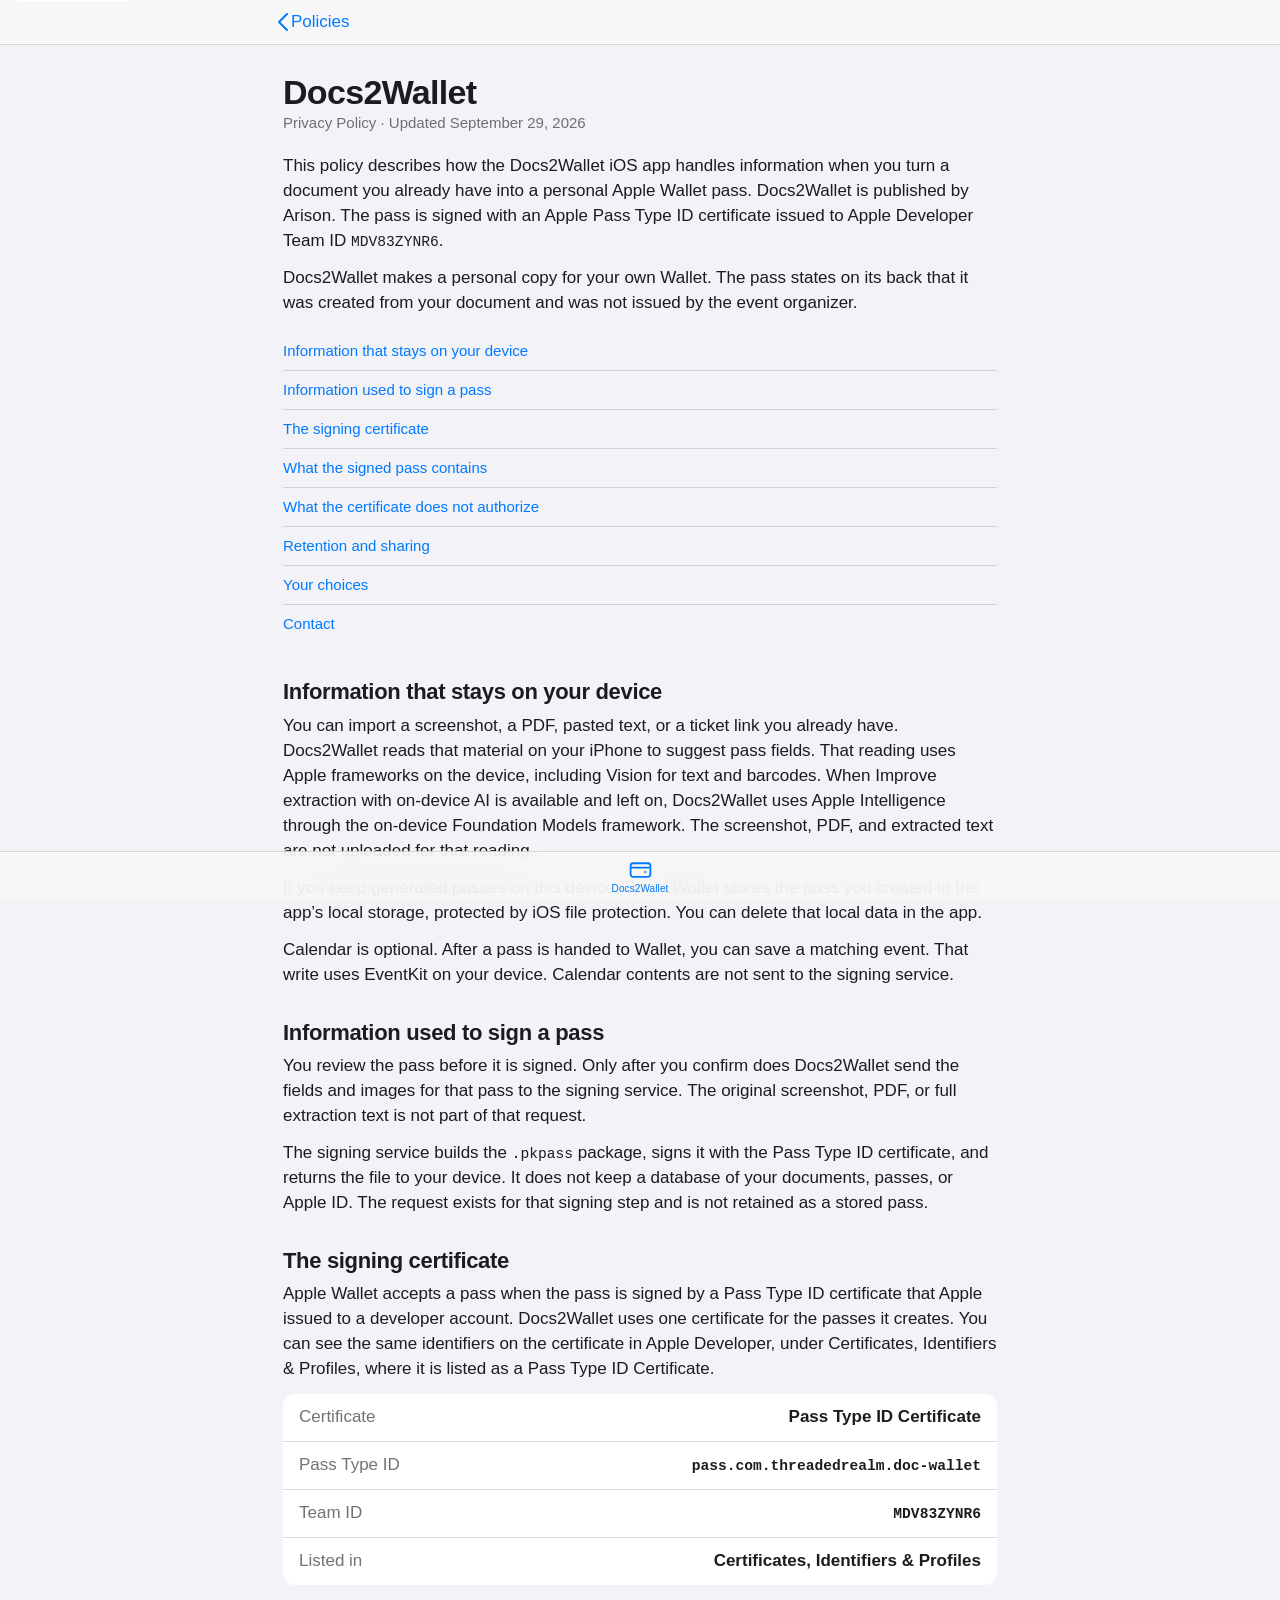
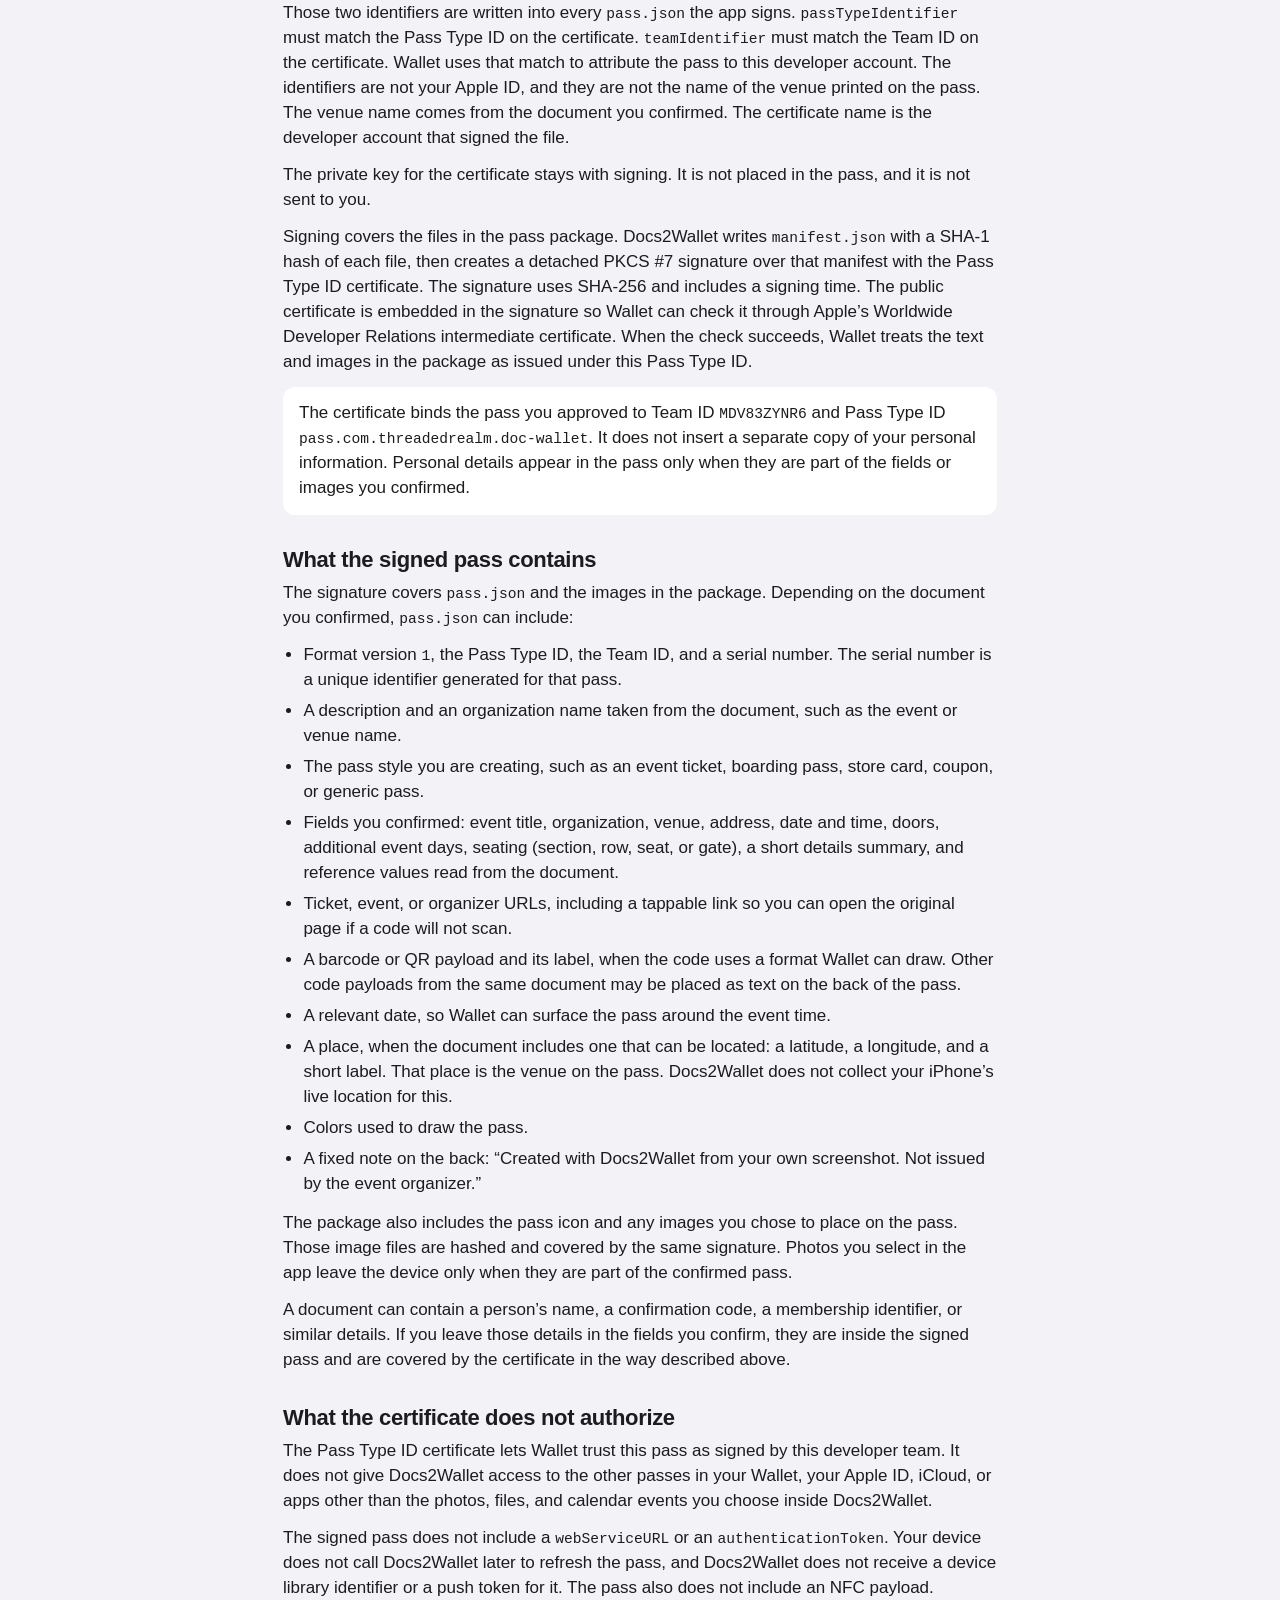
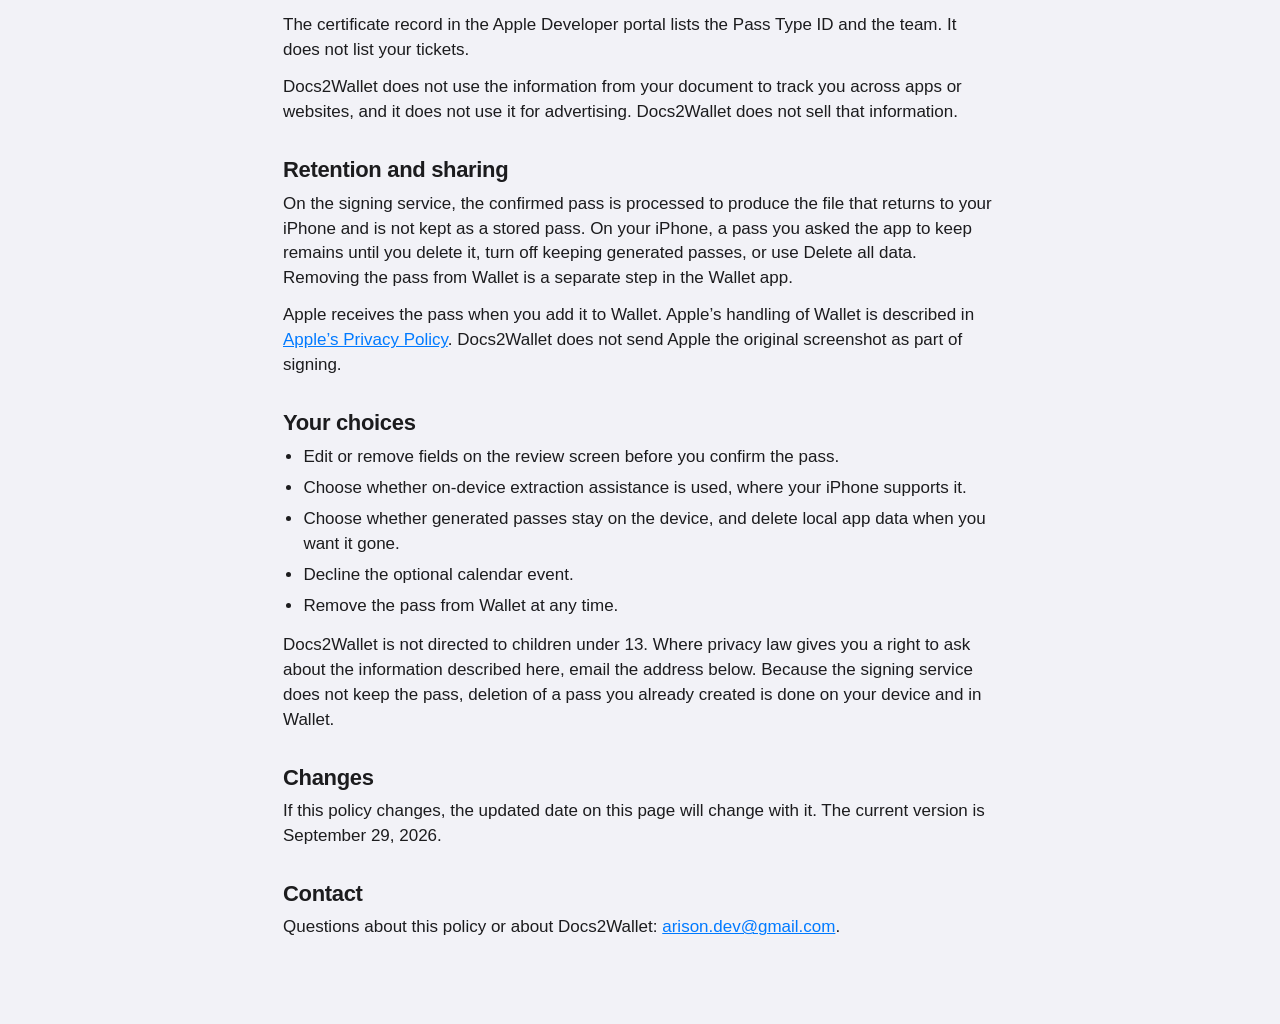
==== Docs_to_Wallet_Privacy_Policy/index.html @ c4df677a "Publish a GitHub Pages site that lists privacy policies from folders, starting with Docs2Wallet. Co-" ====
<!DOCTYPE html>
<html lang="en">
<head>
  <meta charset="utf-8">
  <meta name="viewport" content="width=device-width, initial-scale=1, viewport-fit=cover">
  <meta name="description" content="Privacy policy for Docs2Wallet, including the Apple Pass Type ID certificate used to sign passes.">
  <title>Docs2Wallet Privacy Policy</title>
  <link rel="icon" href="../assets/favicon.svg" type="image/svg+xml">
  <link rel="stylesheet" href="../assets/site.css">
</head>
<body data-view="policy" data-folder="Docs_to_Wallet_Privacy_Policy">
  <a class="skip" href="#policy">Skip to policy</a>
  <header class="toolbar">
    <div class="toolbar-row">
      <a class="back" href="../">
        <svg viewBox="0 0 12 20" aria-hidden="true"><path d="M10 2 L2 10 L10 18" fill="none" stroke="currentColor" stroke-width="2" stroke-linecap="round" stroke-linejoin="round"/></svg>
        Policies
      </a>
    </div>
  </header>
  <main class="frame policy" id="policy">
    <header class="title-block">
      <h1>Docs2Wallet</h1>
      <p class="updated">Privacy Policy · Updated September 29, 2026</p>
    </header>
    <div id="sections"></div>
    <article>
      <p>This policy describes how the Docs2Wallet iOS app handles information when you turn a document you already have into a personal Apple Wallet pass. Docs2Wallet is published by Arison. The pass is signed with an Apple Pass Type ID certificate issued to Apple Developer Team ID <code>MDV83ZYNR6</code>.</p>
      <p>Docs2Wallet makes a personal copy for your own Wallet. The pass states on its back that it was created from your document and was not issued by the event organizer.</p>

      <nav class="toc" aria-label="On this page">
        <a href="#on-device">Information that stays on your device</a>
        <a href="#signing">Information used to sign a pass</a>
        <a href="#certificate">The signing certificate</a>
        <a href="#contents">What the signed pass contains</a>
        <a href="#limits">What the certificate does not authorize</a>
        <a href="#retention">Retention and sharing</a>
        <a href="#choices">Your choices</a>
        <a href="#contact">Contact</a>
      </nav>

      <h2 id="on-device">Information that stays on your device</h2>
      <p>You can import a screenshot, a PDF, pasted text, or a ticket link you already have. Docs2Wallet reads that material on your iPhone to suggest pass fields. That reading uses Apple frameworks on the device, including Vision for text and barcodes. When Improve extraction with on-device AI is available and left on, Docs2Wallet uses Apple Intelligence through the on-device Foundation Models framework. The screenshot, PDF, and extracted text are not uploaded for that reading.</p>
      <p>If you keep generated passes on this device, Docs2Wallet stores the pass you created in the app’s local storage, protected by iOS file protection. You can delete that local data in the app.</p>
      <p>Calendar is optional. After a pass is handed to Wallet, you can save a matching event. That write uses EventKit on your device. Calendar contents are not sent to the signing service.</p>

      <h2 id="signing">Information used to sign a pass</h2>
      <p>You review the pass before it is signed. Only after you confirm does Docs2Wallet send the fields and images for that pass to the signing service. The original screenshot, PDF, or full extraction text is not part of that request.</p>
      <p>The signing service builds the <code>.pkpass</code> package, signs it with the Pass Type ID certificate, and returns the file to your device. It does not keep a database of your documents, passes, or Apple ID. The request exists for that signing step and is not retained as a stored pass.</p>

      <h2 id="certificate">The signing certificate</h2>
      <p>Apple Wallet accepts a pass when the pass is signed by a Pass Type ID certificate that Apple issued to a developer account. Docs2Wallet uses one certificate for the passes it creates. You can see the same identifiers on the certificate in Apple Developer, under Certificates, Identifiers &amp; Profiles, where it is listed as a Pass Type ID Certificate.</p>

      <dl class="spec">
        <div>
          <dt>Certificate</dt>
          <dd>Pass Type ID Certificate</dd>
        </div>
        <div>
          <dt>Pass Type ID</dt>
          <dd><code>pass.com.threadedrealm.doc-wallet</code></dd>
        </div>
        <div>
          <dt>Team ID</dt>
          <dd><code>MDV83ZYNR6</code></dd>
        </div>
        <div>
          <dt>Listed in</dt>
          <dd>Certificates, Identifiers &amp; Profiles</dd>
        </div>
      </dl>

      <p>Those two identifiers are written into every <code>pass.json</code> the app signs. <code>passTypeIdentifier</code> must match the Pass Type ID on the certificate. <code>teamIdentifier</code> must match the Team ID on the certificate. Wallet uses that match to attribute the pass to this developer account. The identifiers are not your Apple ID, and they are not the name of the venue printed on the pass. The venue name comes from the document you confirmed. The certificate name is the developer account that signed the file.</p>
      <p>The private key for the certificate stays with signing. It is not placed in the pass, and it is not sent to you.</p>
      <p>Signing covers the files in the pass package. Docs2Wallet writes <code>manifest.json</code> with a SHA-1 hash of each file, then creates a detached PKCS #7 signature over that manifest with the Pass Type ID certificate. The signature uses SHA-256 and includes a signing time. The public certificate is embedded in the signature so Wallet can check it through Apple’s Worldwide Developer Relations intermediate certificate. When the check succeeds, Wallet treats the text and images in the package as issued under this Pass Type ID.</p>
      <div class="note">
        <p>The certificate binds the pass you approved to Team ID <code>MDV83ZYNR6</code> and Pass Type ID <code>pass.com.threadedrealm.doc-wallet</code>. It does not insert a separate copy of your personal information. Personal details appear in the pass only when they are part of the fields or images you confirmed.</p>
      </div>

      <h2 id="contents">What the signed pass contains</h2>
      <p>The signature covers <code>pass.json</code> and the images in the package. Depending on the document you confirmed, <code>pass.json</code> can include:</p>
      <ul>
        <li>Format version <code>1</code>, the Pass Type ID, the Team ID, and a serial number. The serial number is a unique identifier generated for that pass.</li>
        <li>A description and an organization name taken from the document, such as the event or venue name.</li>
        <li>The pass style you are creating, such as an event ticket, boarding pass, store card, coupon, or generic pass.</li>
        <li>Fields you confirmed: event title, organization, venue, address, date and time, doors, additional event days, seating (section, row, seat, or gate), a short details summary, and reference values read from the document.</li>
        <li>Ticket, event, or organizer URLs, including a tappable link so you can open the original page if a code will not scan.</li>
        <li>A barcode or QR payload and its label, when the code uses a format Wallet can draw. Other code payloads from the same document may be placed as text on the back of the pass.</li>
        <li>A relevant date, so Wallet can surface the pass around the event time.</li>
        <li>A place, when the document includes one that can be located: a latitude, a longitude, and a short label. That place is the venue on the pass. Docs2Wallet does not collect your iPhone’s live location for this.</li>
        <li>Colors used to draw the pass.</li>
        <li>A fixed note on the back: “Created with Docs2Wallet from your own screenshot. Not issued by the event organizer.”</li>
      </ul>
      <p>The package also includes the pass icon and any images you chose to place on the pass. Those image files are hashed and covered by the same signature. Photos you select in the app leave the device only when they are part of the confirmed pass.</p>
      <p>A document can contain a person’s name, a confirmation code, a membership identifier, or similar details. If you leave those details in the fields you confirm, they are inside the signed pass and are covered by the certificate in the way described above.</p>

      <h2 id="limits">What the certificate does not authorize</h2>
      <p>The Pass Type ID certificate lets Wallet trust this pass as signed by this developer team. It does not give Docs2Wallet access to the other passes in your Wallet, your Apple ID, iCloud, or apps other than the photos, files, and calendar events you choose inside Docs2Wallet.</p>
      <p>The signed pass does not include a <code>webServiceURL</code> or an <code>authenticationToken</code>. Your device does not call Docs2Wallet later to refresh the pass, and Docs2Wallet does not receive a device library identifier or a push token for it. The pass also does not include an NFC payload.</p>
      <p>The certificate record in the Apple Developer portal lists the Pass Type ID and the team. It does not list your tickets.</p>
      <p>Docs2Wallet does not use the information from your document to track you across apps or websites, and it does not use it for advertising. Docs2Wallet does not sell that information.</p>

      <h2 id="retention">Retention and sharing</h2>
      <p>On the signing service, the confirmed pass is processed to produce the file that returns to your iPhone and is not kept as a stored pass. On your iPhone, a pass you asked the app to keep remains until you delete it, turn off keeping generated passes, or use Delete all data. Removing the pass from Wallet is a separate step in the Wallet app.</p>
      <p>Apple receives the pass when you add it to Wallet. Apple’s handling of Wallet is described in <a href="https://www.apple.com/legal/privacy/">Apple’s Privacy Policy</a>. Docs2Wallet does not send Apple the original screenshot as part of signing.</p>

      <h2 id="choices">Your choices</h2>
      <ul>
        <li>Edit or remove fields on the review screen before you confirm the pass.</li>
        <li>Choose whether on-device extraction assistance is used, where your iPhone supports it.</li>
        <li>Choose whether generated passes stay on the device, and delete local app data when you want it gone.</li>
        <li>Decline the optional calendar event.</li>
        <li>Remove the pass from Wallet at any time.</li>
      </ul>
      <p>Docs2Wallet is not directed to children under 13. Where privacy law gives you a right to ask about the information described here, email the address below. Because the signing service does not keep the pass, deletion of a pass you already created is done on your device and in Wallet.</p>

      <h2 id="changes">Changes</h2>
      <p>If this policy changes, the updated date on this page will change with it. The current version is September 29, 2026.</p>

      <h2 id="contact">Contact</h2>
      <p>Questions about this policy or about Docs2Wallet: <a href="mailto:arison.dev@gmail.com">arison.dev@gmail.com</a>.</p>
    </article>
  </main>
  <nav class="tab-bar" id="tab-bar" aria-label="Privacy policies"></nav>
  <script src="../assets/site.js"></script>
</body>
</html>
---- assets/site.css ----
:root {
  color-scheme: light dark;
  --bg: #f2f2f7;
  --card: #ffffff;
  --text: #1c1c1e;
  --secondary: rgba(60, 60, 67, 0.72);
  --tertiary: rgba(60, 60, 67, 0.45);
  --separator: rgba(60, 60, 67, 0.18);
  --blue: #007aff;
  --tab: #8e8e93;
  --bar: rgba(249, 249, 249, 0.86);
  --fill: rgba(120, 120, 128, 0.12);
  --icon-bg: rgba(0, 122, 255, 0.12);
  --shadow: 0 1px 2px rgba(0, 0, 0, 0.04), 0 8px 24px rgba(0, 0, 0, 0.04);
  --font: -apple-system, BlinkMacSystemFont, "SF Pro Text", "SF Pro Display", "Segoe UI", sans-serif;
  --mono: ui-monospace, "SF Mono", Menlo, Consolas, monospace;
  --content: 42rem;
}

@media (prefers-color-scheme: dark) {
  :root {
    --bg: #000000;
    --card: #1c1c1e;
    --text: #f2f2f7;
    --secondary: rgba(235, 235, 245, 0.68);
    --tertiary: rgba(235, 235, 245, 0.4);
    --separator: rgba(84, 84, 88, 0.65);
    --blue: #0a84ff;
    --tab: #8e8e93;
    --bar: rgba(28, 28, 30, 0.86);
    --fill: rgba(120, 120, 128, 0.24);
    --icon-bg: rgba(10, 132, 255, 0.22);
    --shadow: 0 1px 2px rgba(0, 0, 0, 0.4);
  }
}

* { box-sizing: border-box; }

html, body {
  margin: 0;
  padding: 0;
  background: var(--bg);
  color: var(--text);
  font-family: var(--font);
  font-size: 17px;
  line-height: 1.47;
  -webkit-font-smoothing: antialiased;
}

html {
  scroll-padding-top: calc(52px + env(safe-area-inset-top));
  scroll-padding-bottom: calc(72px + env(safe-area-inset-bottom));
}

body {
  min-height: 100vh;
  padding-bottom: calc(72px + env(safe-area-inset-bottom));
}

a { color: var(--blue); }

.skip {
  position: absolute;
  left: 12px;
  top: -40px;
  background: var(--card);
  padding: 8px 12px;
  border-radius: 8px;
  z-index: 30;
}

.skip:focus { top: 12px; }

.frame {
  width: min(var(--content), calc(100% - 32px));
  margin: 0 auto;
}

.toolbar {
  position: sticky;
  top: 0;
  z-index: 10;
  background: var(--bar);
  -webkit-backdrop-filter: saturate(180%) blur(20px);
  backdrop-filter: saturate(180%) blur(20px);
  border-bottom: 0.5px solid var(--separator);
}

.toolbar-row {
  width: min(var(--content), calc(100% - 32px));
  margin: 0 auto;
  min-height: 44px;
  display: flex;
  align-items: center;
  padding-top: env(safe-area-inset-top);
}

.back {
  display: inline-flex;
  align-items: center;
  gap: 2px;
  margin-left: -6px;
  color: var(--blue);
  text-decoration: none;
  font-size: 17px;
}

.back svg { width: 12px; height: 20px; display: block; }

.title-block {
  padding: 18px 0 8px;
}

.title-block h1 {
  margin: 0;
  font-size: 34px;
  line-height: 1.15;
  font-weight: 700;
  letter-spacing: -0.02em;
}

.lede, .updated {
  margin: 6px 0 0;
  color: var(--secondary);
  font-size: 15px;
}

.library {
  display: flex;
  flex-direction: column;
  gap: 12px;
  padding: 8px 0 24px;
}

.card {
  display: grid;
  grid-template-columns: 48px 1fr auto;
  gap: 14px;
  align-items: center;
  padding: 16px;
  background: var(--card);
  border-radius: 16px;
  box-shadow: var(--shadow);
  color: inherit;
  text-decoration: none;
}

.card:active { opacity: 0.72; }

.card:focus-visible, .tab:focus-visible, .back:focus-visible, .segment a:focus-visible {
  outline: 3px solid var(--blue);
  outline-offset: 2px;
}

.card-icon, .tab svg {
  color: var(--blue);
}

.card-icon {
  width: 48px;
  height: 48px;
  border-radius: 12px;
  background: var(--icon-bg);
  display: grid;
  place-items: center;
}

.card-icon svg { width: 26px; height: 26px; }

.card-title {
  display: block;
  font-size: 17px;
  font-weight: 600;
  letter-spacing: -0.01em;
}

.card-summary, .card-meta {
  display: block;
  color: var(--secondary);
  font-size: 13px;
  line-height: 1.35;
}

.card-meta { margin-top: 4px; color: var(--tertiary); }

.chevron {
  color: var(--tertiary);
  font-size: 22px;
  line-height: 1;
}

.status {
  color: var(--secondary);
  font-size: 15px;
}

.segment {
  display: flex;
  gap: 2px;
  padding: 2px;
  margin: 4px 0 16px;
  background: var(--fill);
  border-radius: 9px;
}

.segment a {
  flex: 1;
  text-align: center;
  text-decoration: none;
  color: var(--text);
  font-size: 13px;
  font-weight: 590;
  padding: 6px 8px;
  border-radius: 7px;
}

.segment a[aria-current="page"] {
  background: var(--card);
  box-shadow: 0 1px 2px rgba(0, 0, 0, 0.08);
}

.policy h2 {
  margin: 32px 0 8px;
  font-size: 22px;
  line-height: 1.2;
  letter-spacing: -0.015em;
  scroll-margin-top: calc(64px + env(safe-area-inset-top));
}

.policy h3 {
  margin: 22px 0 6px;
  font-size: 17px;
}

.policy p { margin: 0 0 12px; }

.policy ul, .policy ol {
  margin: 0 0 14px;
  padding-left: 1.2em;
}

.policy li { margin: 6px 0; }

.policy code {
  font-family: var(--mono);
  font-size: 0.86em;
}

.toc {
  margin: 8px 0 4px;
  padding: 4px 0;
}

.toc a {
  display: block;
  padding: 8px 0;
  text-decoration: none;
  border-top: 0.5px solid var(--separator);
  font-size: 15px;
}

.toc a:first-child { border-top: none; }

.spec, .note {
  background: var(--card);
  border-radius: 12px;
  overflow: hidden;
  margin: 12px 0 16px;
}

.spec div {
  display: grid;
  grid-template-columns: minmax(7.5rem, 38%) 1fr;
  gap: 12px;
  padding: 11px 16px;
  border-top: 0.5px solid var(--separator);
}

.spec div:first-child { border-top: none; }

.spec dt {
  margin: 0;
  color: var(--secondary);
  font-weight: 400;
}

.spec dd {
  margin: 0;
  font-weight: 600;
  text-align: right;
  overflow-wrap: break-word;
}

@media (max-width: 520px) {
  .spec div {
    grid-template-columns: 1fr;
    gap: 2px;
  }

  .spec dd { text-align: left; }
}

.note { padding: 14px 16px; }
.note p:last-child { margin-bottom: 0; }

.tab-bar:empty { display: none; }

.tab-bar {
  position: fixed;
  left: 0;
  right: 0;
  bottom: 0;
  z-index: 20;
  display: flex;
  justify-content: space-around;
  height: calc(49px + env(safe-area-inset-bottom));
  padding: 0 8px env(safe-area-inset-bottom);
  background: var(--bar);
  -webkit-backdrop-filter: saturate(180%) blur(20px);
  backdrop-filter: saturate(180%) blur(20px);
  border-top: 0.5px solid var(--separator);
}

.tab {
  flex: 1;
  max-width: 96px;
  display: flex;
  flex-direction: column;
  align-items: center;
  justify-content: center;
  gap: 1px;
  color: var(--tab);
  text-decoration: none;
  font-size: 10px;
  line-height: 1.15;
  letter-spacing: 0.01em;
}

.tab svg { width: 25px; height: 25px; color: inherit; }

.tab[aria-current="page"] { color: var(--blue); }

@media (min-width: 720px) {
  .title-block { padding-top: 28px; }
}

@media (prefers-reduced-motion: reduce) {
  * { scroll-behavior: auto; }
}

@media print {
  body { background: #fff; color: #000; padding: 0; }
  .toolbar, .tab-bar, .skip, .back { display: none; }
  a { color: #000; }
}
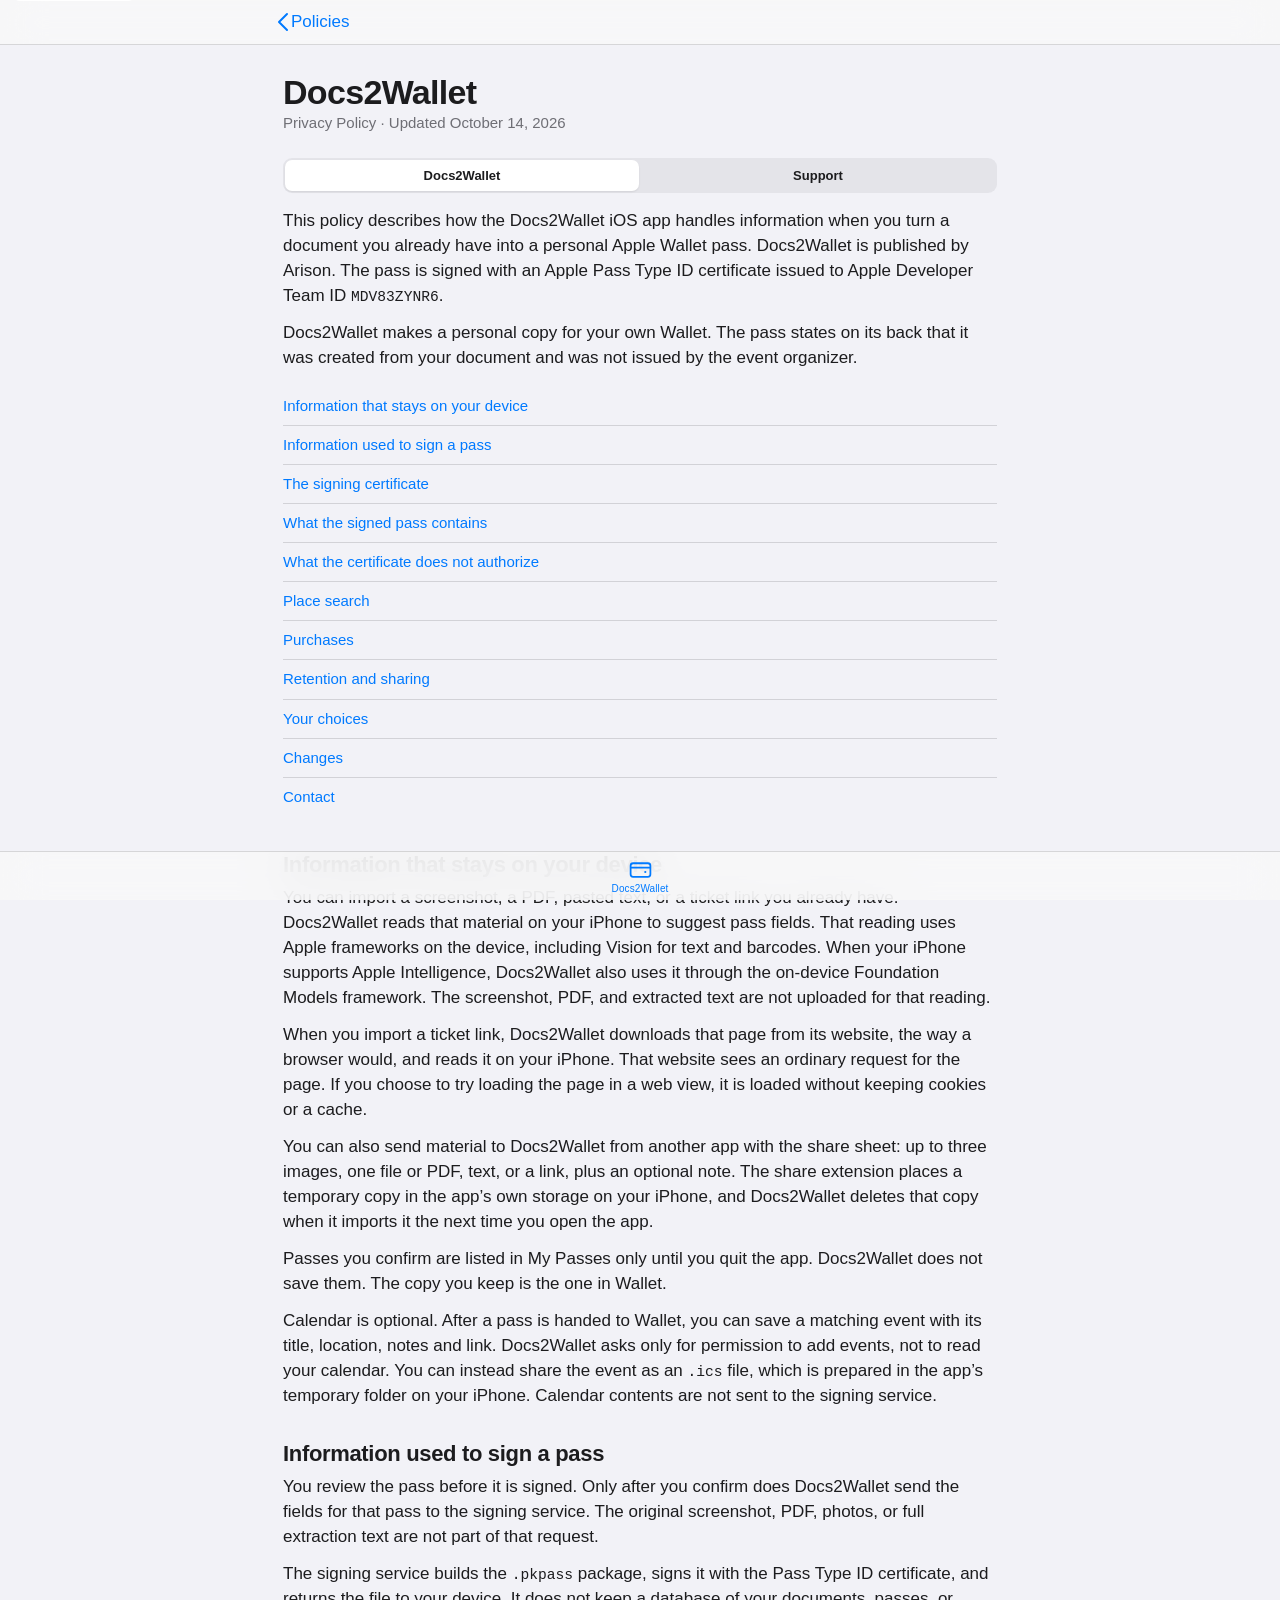
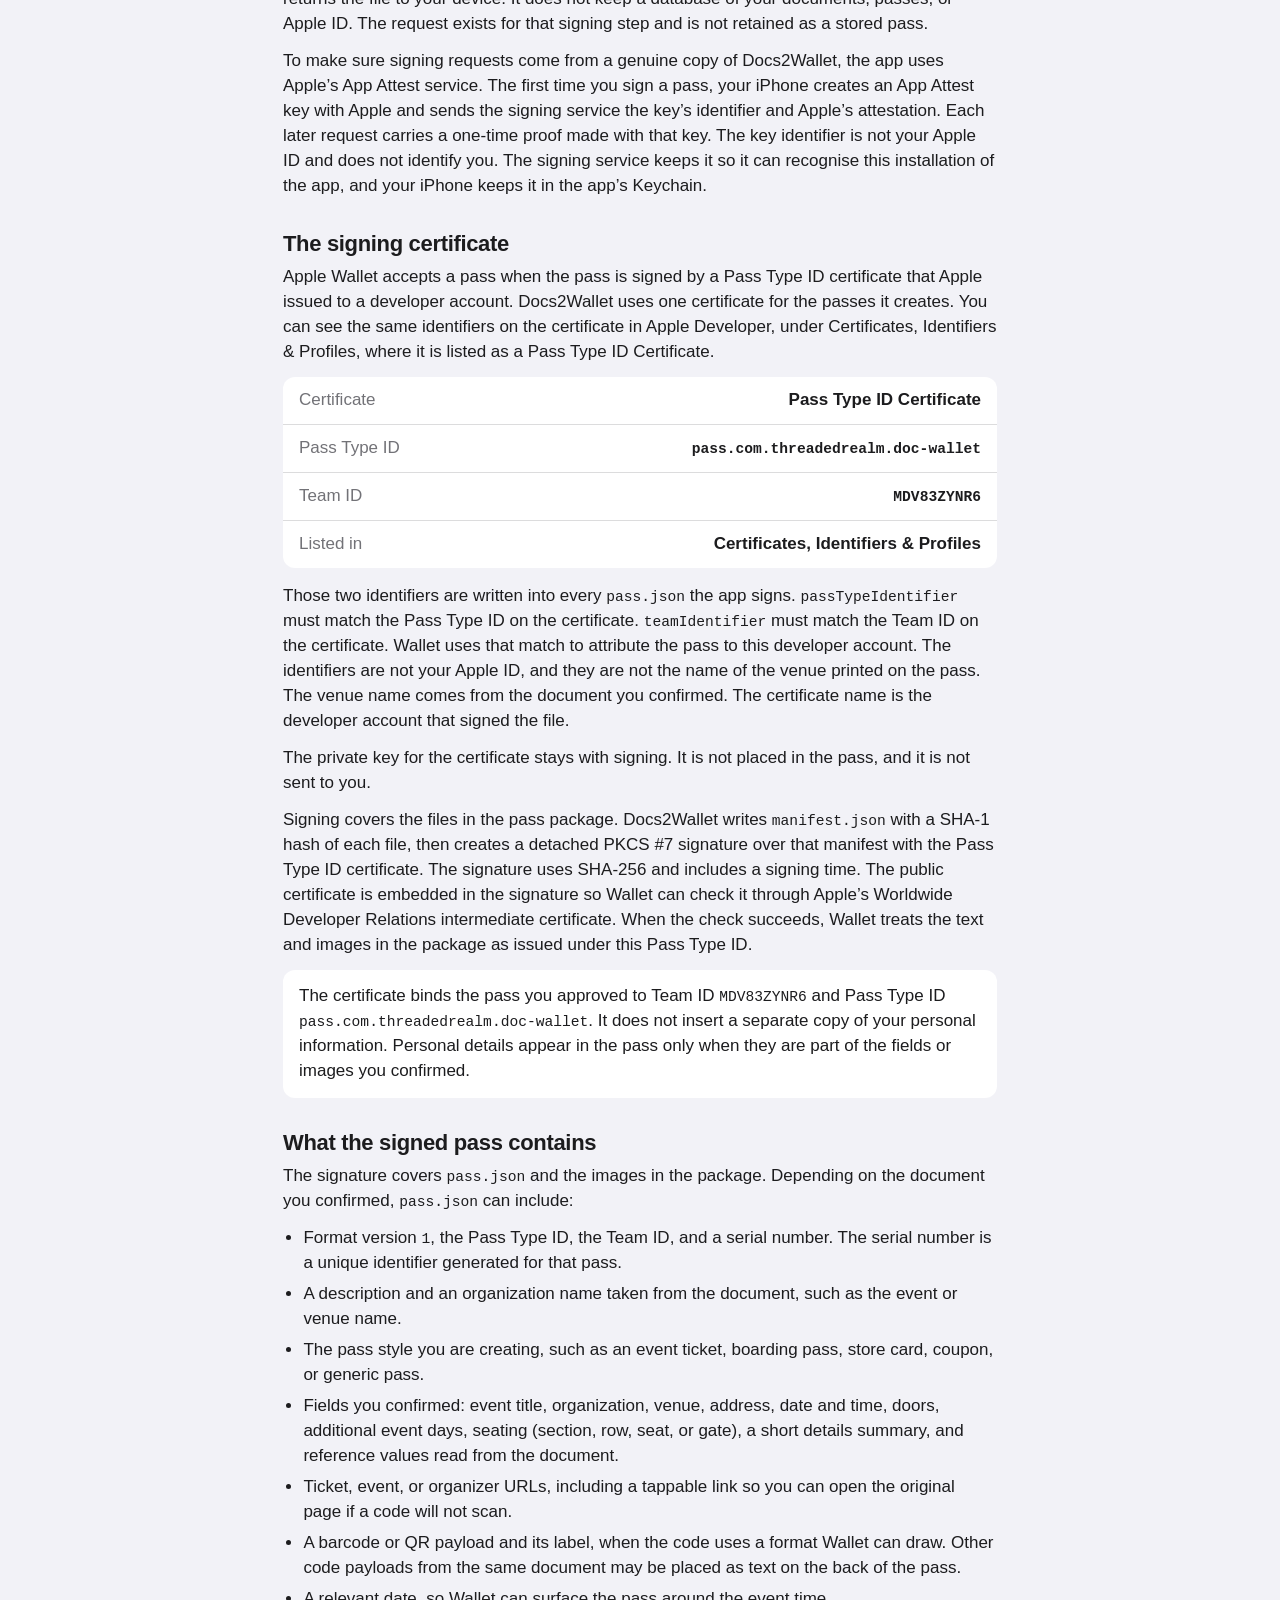
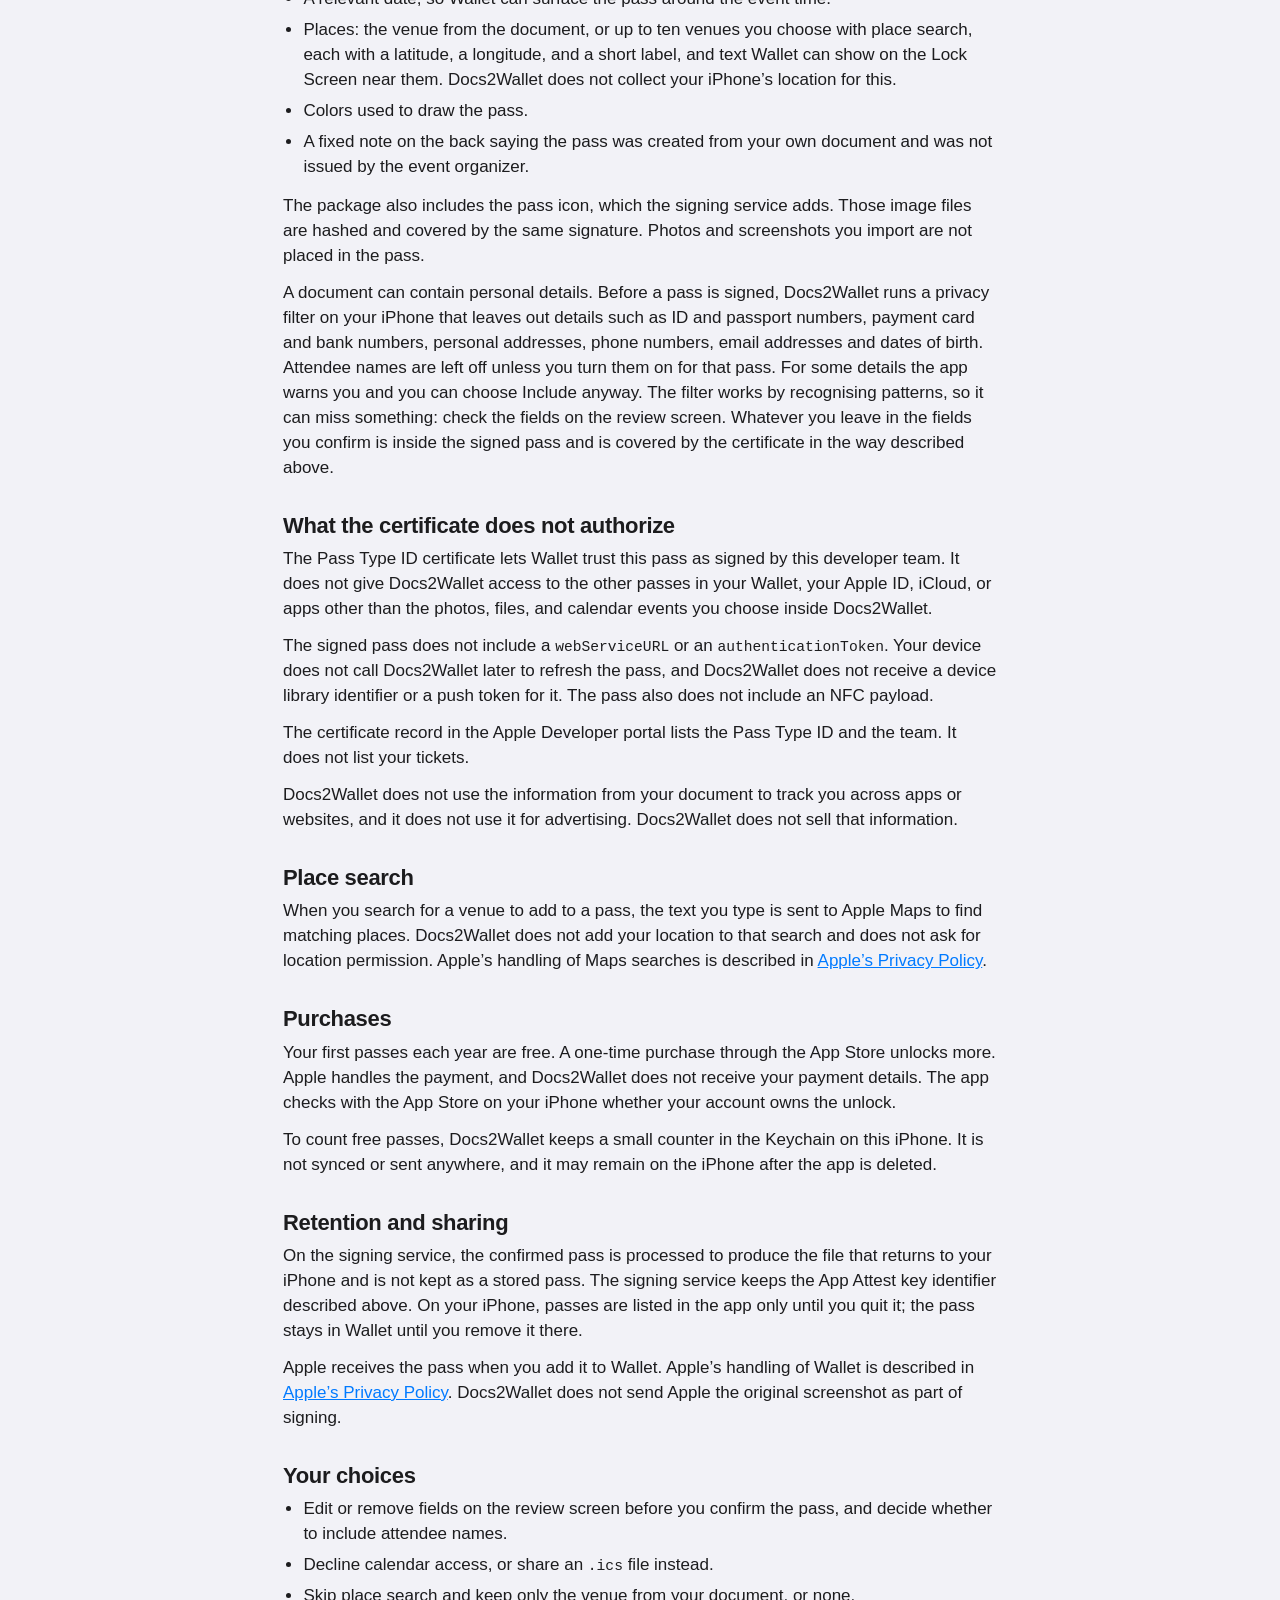
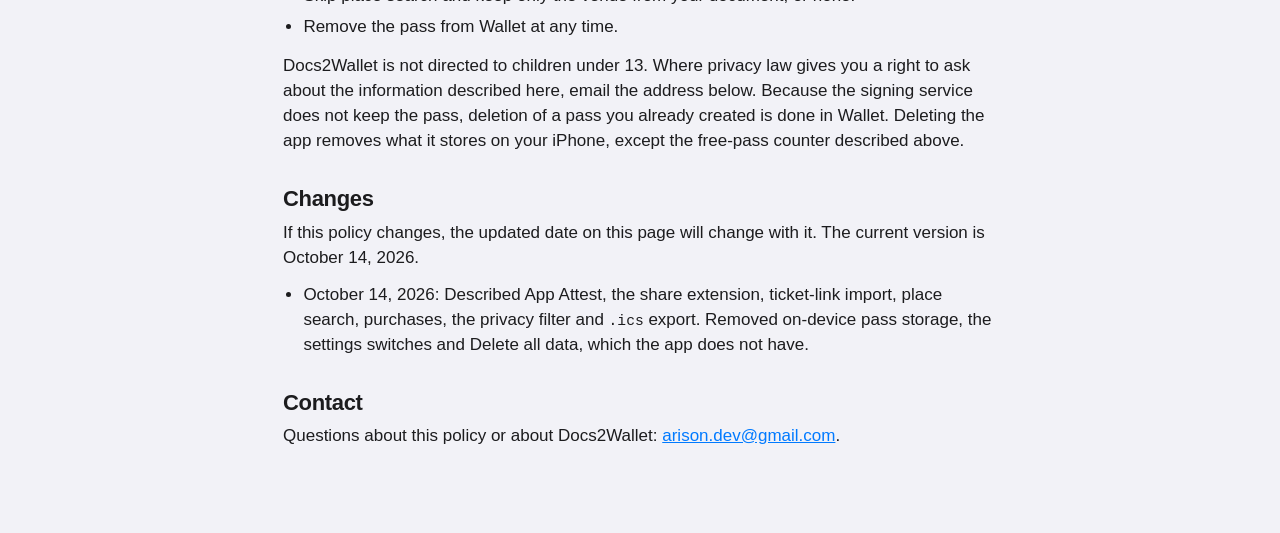
==== commit be4627c2: "Update the Docs2Wallet privacy policy: App Attest, share extension, link import, place search, purch" ====
--- a/Docs_to_Wallet_Privacy_Policy/index.html
+++ b/Docs_to_Wallet_Privacy_Policy/index.html
@@ -21,7 +21,7 @@
   <main class="frame policy" id="policy">
     <header class="title-block">
       <h1>Docs2Wallet</h1>
-      <p class="updated">Privacy Policy · Updated September 29, 2026</p>
+      <p class="updated">Privacy Policy · Updated October 14, 2026</p>
     </header>
     <div id="sections"></div>
     <article>
@@ -34,19 +34,25 @@
         <a href="#certificate">The signing certificate</a>
         <a href="#contents">What the signed pass contains</a>
         <a href="#limits">What the certificate does not authorize</a>
+        <a href="#places">Place search</a>
+        <a href="#purchases">Purchases</a>
         <a href="#retention">Retention and sharing</a>
         <a href="#choices">Your choices</a>
+        <a href="#changes">Changes</a>
         <a href="#contact">Contact</a>
       </nav>
 
       <h2 id="on-device">Information that stays on your device</h2>
-      <p>You can import a screenshot, a PDF, pasted text, or a ticket link you already have. Docs2Wallet reads that material on your iPhone to suggest pass fields. That reading uses Apple frameworks on the device, including Vision for text and barcodes. When Improve extraction with on-device AI is available and left on, Docs2Wallet uses Apple Intelligence through the on-device Foundation Models framework. The screenshot, PDF, and extracted text are not uploaded for that reading.</p>
-      <p>If you keep generated passes on this device, Docs2Wallet stores the pass you created in the app’s local storage, protected by iOS file protection. You can delete that local data in the app.</p>
-      <p>Calendar is optional. After a pass is handed to Wallet, you can save a matching event. That write uses EventKit on your device. Calendar contents are not sent to the signing service.</p>
+      <p>You can import a screenshot, a PDF, pasted text, or a ticket link you already have. Docs2Wallet reads that material on your iPhone to suggest pass fields. That reading uses Apple frameworks on the device, including Vision for text and barcodes. When your iPhone supports Apple Intelligence, Docs2Wallet also uses it through the on-device Foundation Models framework. The screenshot, PDF, and extracted text are not uploaded for that reading.</p>
+      <p>When you import a ticket link, Docs2Wallet downloads that page from its website, the way a browser would, and reads it on your iPhone. That website sees an ordinary request for the page. If you choose to try loading the page in a web view, it is loaded without keeping cookies or a cache.</p>
+      <p>You can also send material to Docs2Wallet from another app with the share sheet: up to three images, one file or PDF, text, or a link, plus an optional note. The share extension places a temporary copy in the app’s own storage on your iPhone, and Docs2Wallet deletes that copy when it imports it the next time you open the app.</p>
+      <p>Passes you confirm are listed in My Passes only until you quit the app. Docs2Wallet does not save them. The copy you keep is the one in Wallet.</p>
+      <p>Calendar is optional. After a pass is handed to Wallet, you can save a matching event with its title, location, notes and link. Docs2Wallet asks only for permission to add events, not to read your calendar. You can instead share the event as an <code>.ics</code> file, which is prepared in the app’s temporary folder on your iPhone. Calendar contents are not sent to the signing service.</p>
 
       <h2 id="signing">Information used to sign a pass</h2>
-      <p>You review the pass before it is signed. Only after you confirm does Docs2Wallet send the fields and images for that pass to the signing service. The original screenshot, PDF, or full extraction text is not part of that request.</p>
+      <p>You review the pass before it is signed. Only after you confirm does Docs2Wallet send the fields for that pass to the signing service. The original screenshot, PDF, photos, or full extraction text are not part of that request.</p>
       <p>The signing service builds the <code>.pkpass</code> package, signs it with the Pass Type ID certificate, and returns the file to your device. It does not keep a database of your documents, passes, or Apple ID. The request exists for that signing step and is not retained as a stored pass.</p>
+      <p>To make sure signing requests come from a genuine copy of Docs2Wallet, the app uses Apple’s App Attest service. The first time you sign a pass, your iPhone creates an App Attest key with Apple and sends the signing service the key’s identifier and Apple’s attestation. Each later request carries a one-time proof made with that key. The key identifier is not your Apple ID and does not identify you. The signing service keeps it so it can recognise this installation of the app, and your iPhone keeps it in the app’s Keychain.</p>
 
       <h2 id="certificate">The signing certificate</h2>
       <p>Apple Wallet accepts a pass when the pass is signed by a Pass Type ID certificate that Apple issued to a developer account. Docs2Wallet uses one certificate for the passes it creates. You can see the same identifiers on the certificate in Apple Developer, under Certificates, Identifiers &amp; Profiles, where it is listed as a Pass Type ID Certificate.</p>
@@ -87,12 +93,12 @@
         <li>Ticket, event, or organizer URLs, including a tappable link so you can open the original page if a code will not scan.</li>
         <li>A barcode or QR payload and its label, when the code uses a format Wallet can draw. Other code payloads from the same document may be placed as text on the back of the pass.</li>
         <li>A relevant date, so Wallet can surface the pass around the event time.</li>
-        <li>A place, when the document includes one that can be located: a latitude, a longitude, and a short label. That place is the venue on the pass. Docs2Wallet does not collect your iPhone’s live location for this.</li>
+        <li>Places: the venue from the document, or up to ten venues you choose with place search, each with a latitude, a longitude, and a short label, and text Wallet can show on the Lock Screen near them. Docs2Wallet does not collect your iPhone’s location for this.</li>
         <li>Colors used to draw the pass.</li>
-        <li>A fixed note on the back: “Created with Docs2Wallet from your own screenshot. Not issued by the event organizer.”</li>
+        <li>A fixed note on the back saying the pass was created from your own document and was not issued by the event organizer.</li>
       </ul>
-      <p>The package also includes the pass icon and any images you chose to place on the pass. Those image files are hashed and covered by the same signature. Photos you select in the app leave the device only when they are part of the confirmed pass.</p>
-      <p>A document can contain a person’s name, a confirmation code, a membership identifier, or similar details. If you leave those details in the fields you confirm, they are inside the signed pass and are covered by the certificate in the way described above.</p>
+      <p>The package also includes the pass icon, which the signing service adds. Those image files are hashed and covered by the same signature. Photos and screenshots you import are not placed in the pass.</p>
+      <p>A document can contain personal details. Before a pass is signed, Docs2Wallet runs a privacy filter on your iPhone that leaves out details such as ID and passport numbers, payment card and bank numbers, personal addresses, phone numbers, email addresses and dates of birth. Attendee names are left off unless you turn them on for that pass. For some details the app warns you and you can choose Include anyway. The filter works by recognising patterns, so it can miss something: check the fields on the review screen. Whatever you leave in the fields you confirm is inside the signed pass and is covered by the certificate in the way described above.</p>
 
       <h2 id="limits">What the certificate does not authorize</h2>
       <p>The Pass Type ID certificate lets Wallet trust this pass as signed by this developer team. It does not give Docs2Wallet access to the other passes in your Wallet, your Apple ID, iCloud, or apps other than the photos, files, and calendar events you choose inside Docs2Wallet.</p>
@@ -100,22 +106,31 @@
       <p>The certificate record in the Apple Developer portal lists the Pass Type ID and the team. It does not list your tickets.</p>
       <p>Docs2Wallet does not use the information from your document to track you across apps or websites, and it does not use it for advertising. Docs2Wallet does not sell that information.</p>
 
+      <h2 id="places">Place search</h2>
+      <p>When you search for a venue to add to a pass, the text you type is sent to Apple Maps to find matching places. Docs2Wallet does not add your location to that search and does not ask for location permission. Apple’s handling of Maps searches is described in <a href="https://www.apple.com/legal/privacy/">Apple’s Privacy Policy</a>.</p>
+
+      <h2 id="purchases">Purchases</h2>
+      <p>Your first passes each year are free. A one-time purchase through the App Store unlocks more. Apple handles the payment, and Docs2Wallet does not receive your payment details. The app checks with the App Store on your iPhone whether your account owns the unlock.</p>
+      <p>To count free passes, Docs2Wallet keeps a small counter in the Keychain on this iPhone. It is not synced or sent anywhere, and it may remain on the iPhone after the app is deleted.</p>
+
       <h2 id="retention">Retention and sharing</h2>
-      <p>On the signing service, the confirmed pass is processed to produce the file that returns to your iPhone and is not kept as a stored pass. On your iPhone, a pass you asked the app to keep remains until you delete it, turn off keeping generated passes, or use Delete all data. Removing the pass from Wallet is a separate step in the Wallet app.</p>
+      <p>On the signing service, the confirmed pass is processed to produce the file that returns to your iPhone and is not kept as a stored pass. The signing service keeps the App Attest key identifier described above. On your iPhone, passes are listed in the app only until you quit it; the pass stays in Wallet until you remove it there.</p>
       <p>Apple receives the pass when you add it to Wallet. Apple’s handling of Wallet is described in <a href="https://www.apple.com/legal/privacy/">Apple’s Privacy Policy</a>. Docs2Wallet does not send Apple the original screenshot as part of signing.</p>
 
       <h2 id="choices">Your choices</h2>
       <ul>
-        <li>Edit or remove fields on the review screen before you confirm the pass.</li>
-        <li>Choose whether on-device extraction assistance is used, where your iPhone supports it.</li>
-        <li>Choose whether generated passes stay on the device, and delete local app data when you want it gone.</li>
-        <li>Decline the optional calendar event.</li>
+        <li>Edit or remove fields on the review screen before you confirm the pass, and decide whether to include attendee names.</li>
+        <li>Decline calendar access, or share an <code>.ics</code> file instead.</li>
+        <li>Skip place search and keep only the venue from your document, or none.</li>
         <li>Remove the pass from Wallet at any time.</li>
       </ul>
-      <p>Docs2Wallet is not directed to children under 13. Where privacy law gives you a right to ask about the information described here, email the address below. Because the signing service does not keep the pass, deletion of a pass you already created is done on your device and in Wallet.</p>
+      <p>Docs2Wallet is not directed to children under 13. Where privacy law gives you a right to ask about the information described here, email the address below. Because the signing service does not keep the pass, deletion of a pass you already created is done in Wallet. Deleting the app removes what it stores on your iPhone, except the free-pass counter described above.</p>
 
       <h2 id="changes">Changes</h2>
-      <p>If this policy changes, the updated date on this page will change with it. The current version is September 29, 2026.</p>
+      <p>If this policy changes, the updated date on this page will change with it. The current version is October 14, 2026.</p>
+      <ul>
+        <li>October 14, 2026: Described App Attest, the share extension, ticket-link import, place search, purchases, the privacy filter and <code>.ics</code> export. Removed on-device pass storage, the settings switches and Delete all data, which the app does not have.</li>
+      </ul>
 
       <h2 id="contact">Contact</h2>
       <p>Questions about this policy or about Docs2Wallet: <a href="mailto:arison.dev@gmail.com">arison.dev@gmail.com</a>.</p>
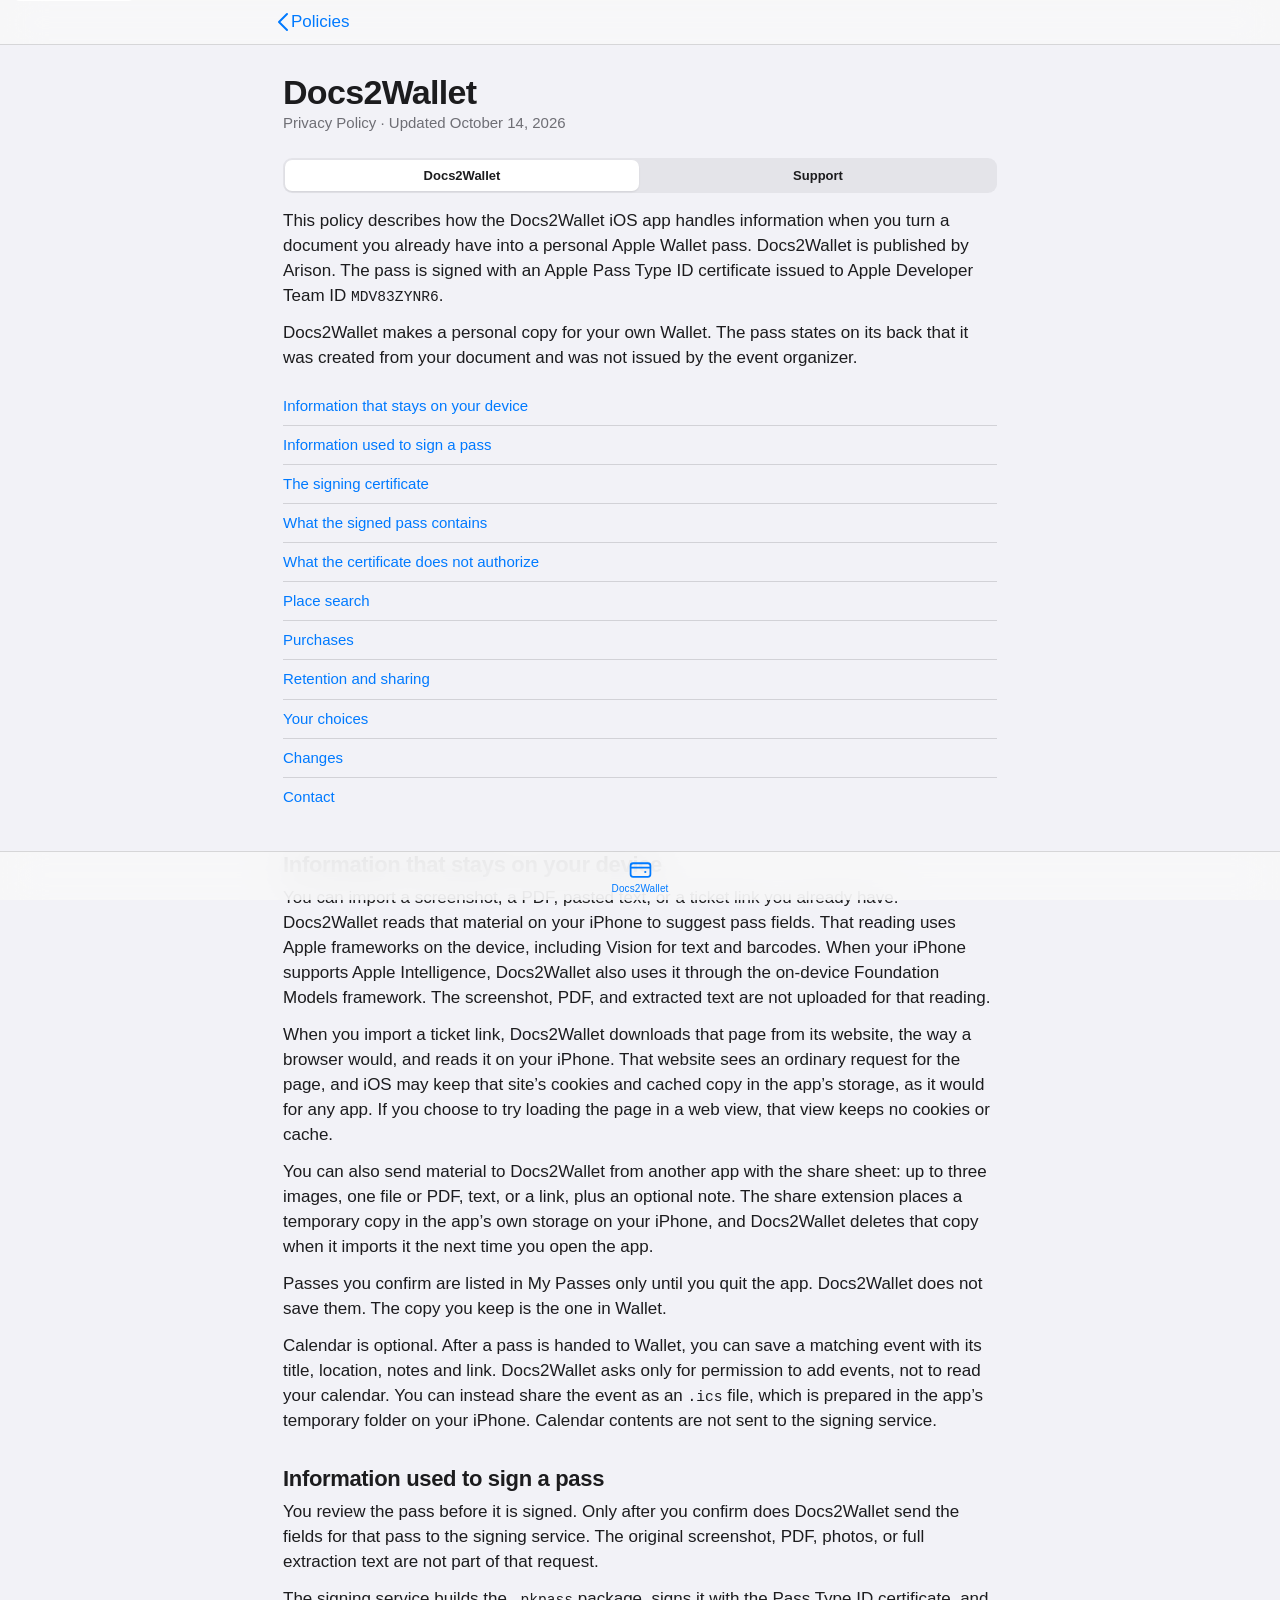
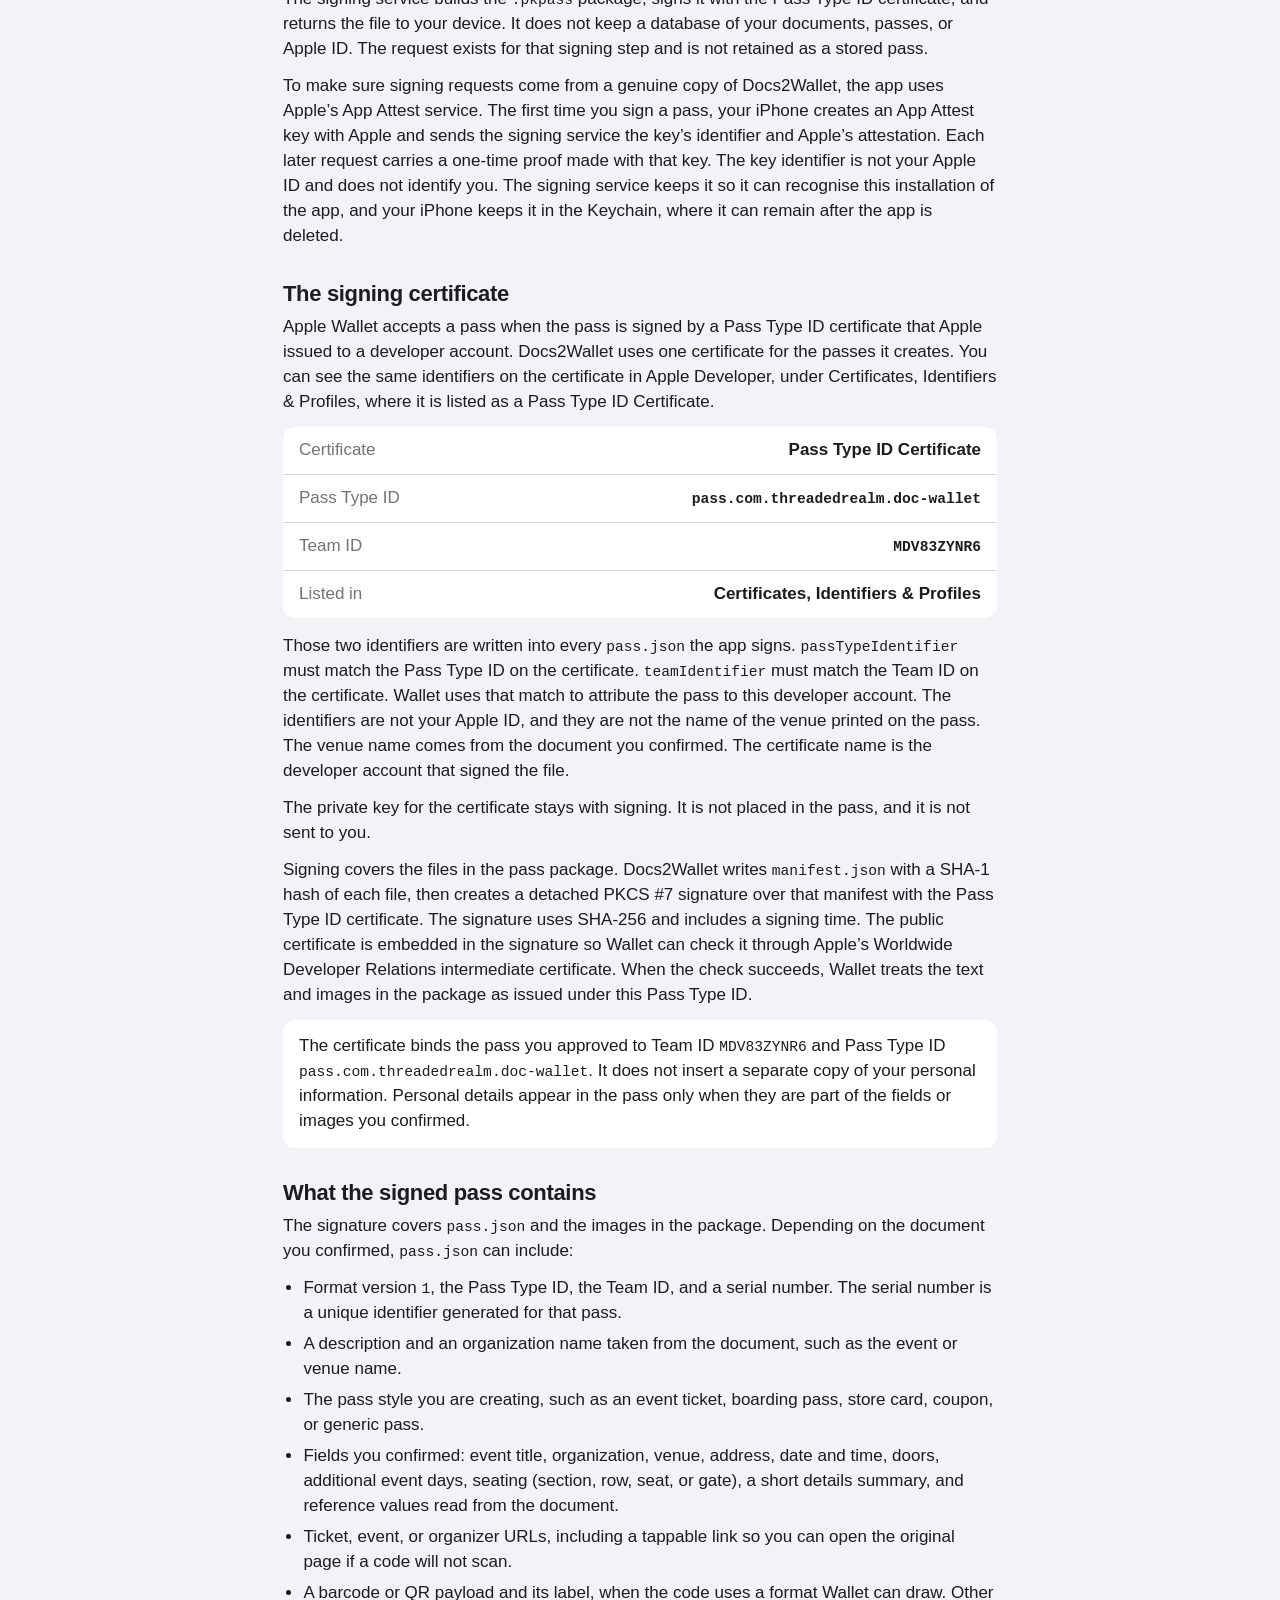
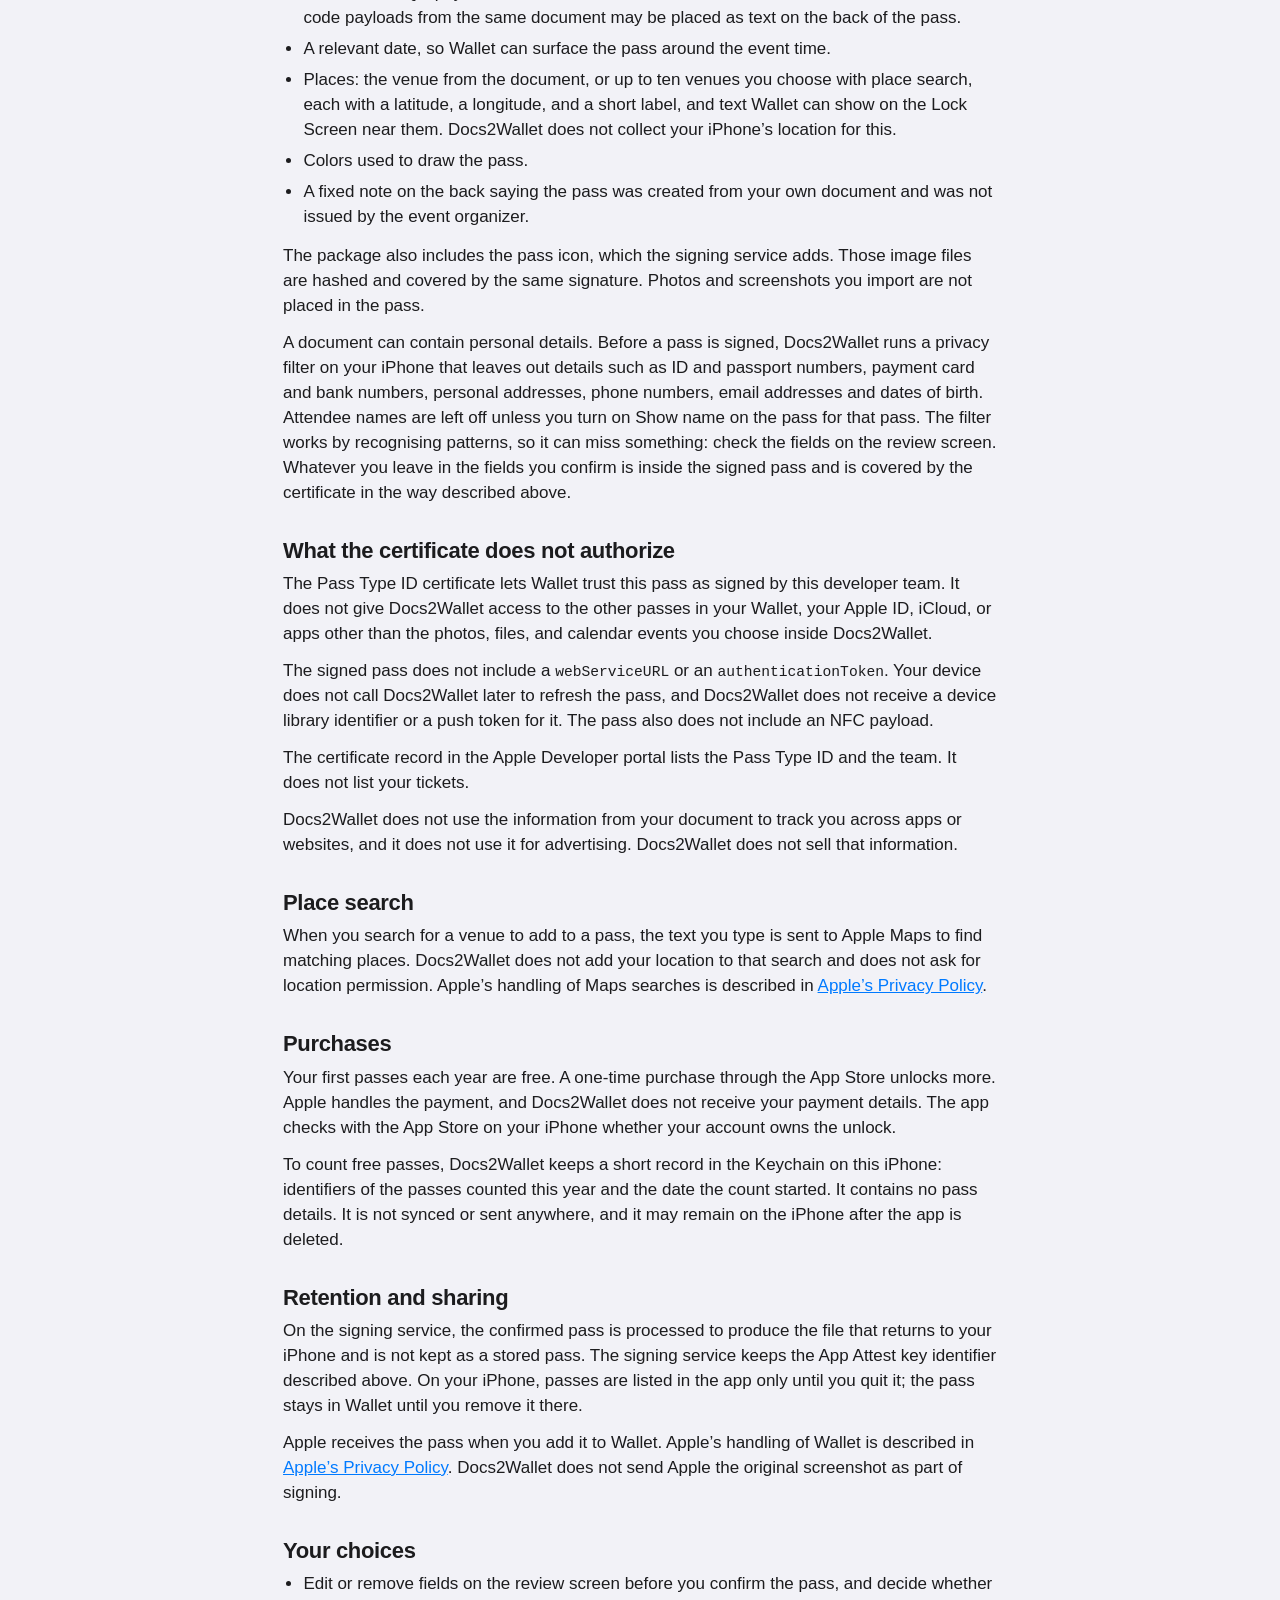
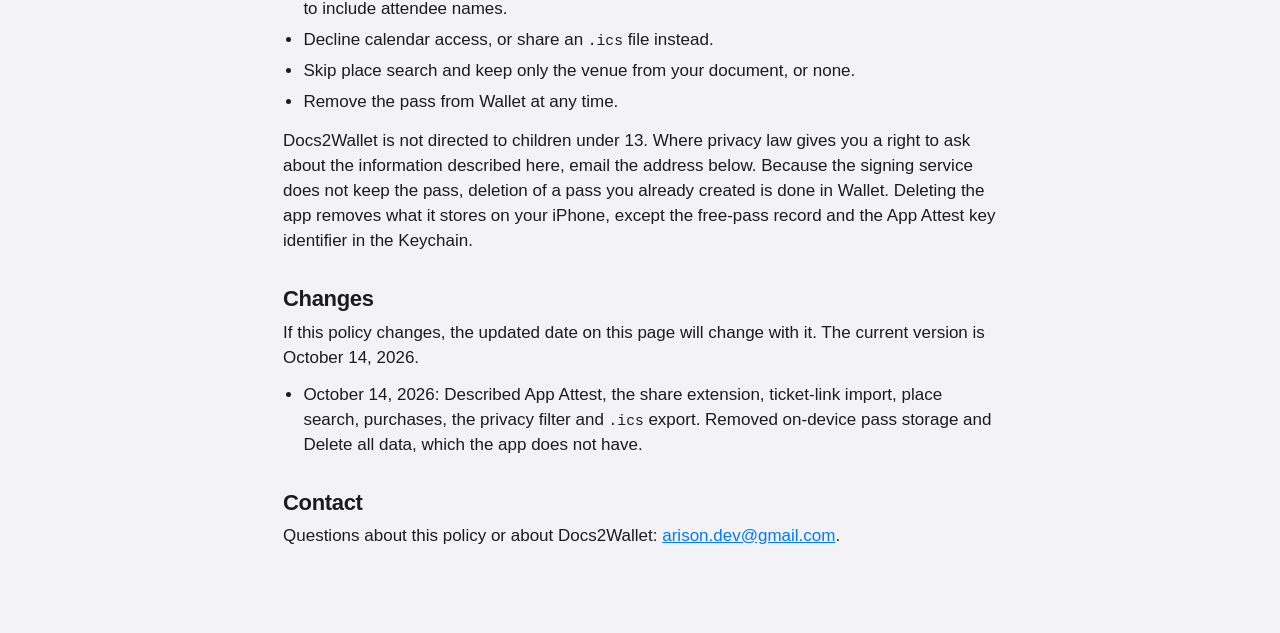
==== commit a8a399bd: "Docs2Wallet policy: match the fact-check (attendee toggle, link cookies, Keychain items that outlive" ====
--- a/Docs_to_Wallet_Privacy_Policy/index.html
+++ b/Docs_to_Wallet_Privacy_Policy/index.html
@@ -44,7 +44,7 @@
 
       <h2 id="on-device">Information that stays on your device</h2>
       <p>You can import a screenshot, a PDF, pasted text, or a ticket link you already have. Docs2Wallet reads that material on your iPhone to suggest pass fields. That reading uses Apple frameworks on the device, including Vision for text and barcodes. When your iPhone supports Apple Intelligence, Docs2Wallet also uses it through the on-device Foundation Models framework. The screenshot, PDF, and extracted text are not uploaded for that reading.</p>
-      <p>When you import a ticket link, Docs2Wallet downloads that page from its website, the way a browser would, and reads it on your iPhone. That website sees an ordinary request for the page. If you choose to try loading the page in a web view, it is loaded without keeping cookies or a cache.</p>
+      <p>When you import a ticket link, Docs2Wallet downloads that page from its website, the way a browser would, and reads it on your iPhone. That website sees an ordinary request for the page, and iOS may keep that site’s cookies and cached copy in the app’s storage, as it would for any app. If you choose to try loading the page in a web view, that view keeps no cookies or cache.</p>
       <p>You can also send material to Docs2Wallet from another app with the share sheet: up to three images, one file or PDF, text, or a link, plus an optional note. The share extension places a temporary copy in the app’s own storage on your iPhone, and Docs2Wallet deletes that copy when it imports it the next time you open the app.</p>
       <p>Passes you confirm are listed in My Passes only until you quit the app. Docs2Wallet does not save them. The copy you keep is the one in Wallet.</p>
       <p>Calendar is optional. After a pass is handed to Wallet, you can save a matching event with its title, location, notes and link. Docs2Wallet asks only for permission to add events, not to read your calendar. You can instead share the event as an <code>.ics</code> file, which is prepared in the app’s temporary folder on your iPhone. Calendar contents are not sent to the signing service.</p>
@@ -52,7 +52,7 @@
       <h2 id="signing">Information used to sign a pass</h2>
       <p>You review the pass before it is signed. Only after you confirm does Docs2Wallet send the fields for that pass to the signing service. The original screenshot, PDF, photos, or full extraction text are not part of that request.</p>
       <p>The signing service builds the <code>.pkpass</code> package, signs it with the Pass Type ID certificate, and returns the file to your device. It does not keep a database of your documents, passes, or Apple ID. The request exists for that signing step and is not retained as a stored pass.</p>
-      <p>To make sure signing requests come from a genuine copy of Docs2Wallet, the app uses Apple’s App Attest service. The first time you sign a pass, your iPhone creates an App Attest key with Apple and sends the signing service the key’s identifier and Apple’s attestation. Each later request carries a one-time proof made with that key. The key identifier is not your Apple ID and does not identify you. The signing service keeps it so it can recognise this installation of the app, and your iPhone keeps it in the app’s Keychain.</p>
+      <p>To make sure signing requests come from a genuine copy of Docs2Wallet, the app uses Apple’s App Attest service. The first time you sign a pass, your iPhone creates an App Attest key with Apple and sends the signing service the key’s identifier and Apple’s attestation. Each later request carries a one-time proof made with that key. The key identifier is not your Apple ID and does not identify you. The signing service keeps it so it can recognise this installation of the app, and your iPhone keeps it in the Keychain, where it can remain after the app is deleted.</p>
 
       <h2 id="certificate">The signing certificate</h2>
       <p>Apple Wallet accepts a pass when the pass is signed by a Pass Type ID certificate that Apple issued to a developer account. Docs2Wallet uses one certificate for the passes it creates. You can see the same identifiers on the certificate in Apple Developer, under Certificates, Identifiers &amp; Profiles, where it is listed as a Pass Type ID Certificate.</p>
@@ -98,7 +98,7 @@
         <li>A fixed note on the back saying the pass was created from your own document and was not issued by the event organizer.</li>
       </ul>
       <p>The package also includes the pass icon, which the signing service adds. Those image files are hashed and covered by the same signature. Photos and screenshots you import are not placed in the pass.</p>
-      <p>A document can contain personal details. Before a pass is signed, Docs2Wallet runs a privacy filter on your iPhone that leaves out details such as ID and passport numbers, payment card and bank numbers, personal addresses, phone numbers, email addresses and dates of birth. Attendee names are left off unless you turn them on for that pass. For some details the app warns you and you can choose Include anyway. The filter works by recognising patterns, so it can miss something: check the fields on the review screen. Whatever you leave in the fields you confirm is inside the signed pass and is covered by the certificate in the way described above.</p>
+      <p>A document can contain personal details. Before a pass is signed, Docs2Wallet runs a privacy filter on your iPhone that leaves out details such as ID and passport numbers, payment card and bank numbers, personal addresses, phone numbers, email addresses and dates of birth. Attendee names are left off unless you turn on Show name on the pass for that pass. The filter works by recognising patterns, so it can miss something: check the fields on the review screen. Whatever you leave in the fields you confirm is inside the signed pass and is covered by the certificate in the way described above.</p>
 
       <h2 id="limits">What the certificate does not authorize</h2>
       <p>The Pass Type ID certificate lets Wallet trust this pass as signed by this developer team. It does not give Docs2Wallet access to the other passes in your Wallet, your Apple ID, iCloud, or apps other than the photos, files, and calendar events you choose inside Docs2Wallet.</p>
@@ -111,7 +111,7 @@
 
       <h2 id="purchases">Purchases</h2>
       <p>Your first passes each year are free. A one-time purchase through the App Store unlocks more. Apple handles the payment, and Docs2Wallet does not receive your payment details. The app checks with the App Store on your iPhone whether your account owns the unlock.</p>
-      <p>To count free passes, Docs2Wallet keeps a small counter in the Keychain on this iPhone. It is not synced or sent anywhere, and it may remain on the iPhone after the app is deleted.</p>
+      <p>To count free passes, Docs2Wallet keeps a short record in the Keychain on this iPhone: identifiers of the passes counted this year and the date the count started. It contains no pass details. It is not synced or sent anywhere, and it may remain on the iPhone after the app is deleted.</p>
 
       <h2 id="retention">Retention and sharing</h2>
       <p>On the signing service, the confirmed pass is processed to produce the file that returns to your iPhone and is not kept as a stored pass. The signing service keeps the App Attest key identifier described above. On your iPhone, passes are listed in the app only until you quit it; the pass stays in Wallet until you remove it there.</p>
@@ -124,12 +124,12 @@
         <li>Skip place search and keep only the venue from your document, or none.</li>
         <li>Remove the pass from Wallet at any time.</li>
       </ul>
-      <p>Docs2Wallet is not directed to children under 13. Where privacy law gives you a right to ask about the information described here, email the address below. Because the signing service does not keep the pass, deletion of a pass you already created is done in Wallet. Deleting the app removes what it stores on your iPhone, except the free-pass counter described above.</p>
+      <p>Docs2Wallet is not directed to children under 13. Where privacy law gives you a right to ask about the information described here, email the address below. Because the signing service does not keep the pass, deletion of a pass you already created is done in Wallet. Deleting the app removes what it stores on your iPhone, except the free-pass record and the App Attest key identifier in the Keychain.</p>
 
       <h2 id="changes">Changes</h2>
       <p>If this policy changes, the updated date on this page will change with it. The current version is October 14, 2026.</p>
       <ul>
-        <li>October 14, 2026: Described App Attest, the share extension, ticket-link import, place search, purchases, the privacy filter and <code>.ics</code> export. Removed on-device pass storage, the settings switches and Delete all data, which the app does not have.</li>
+        <li>October 14, 2026: Described App Attest, the share extension, ticket-link import, place search, purchases, the privacy filter and <code>.ics</code> export. Removed on-device pass storage and Delete all data, which the app does not have.</li>
       </ul>
 
       <h2 id="contact">Contact</h2>
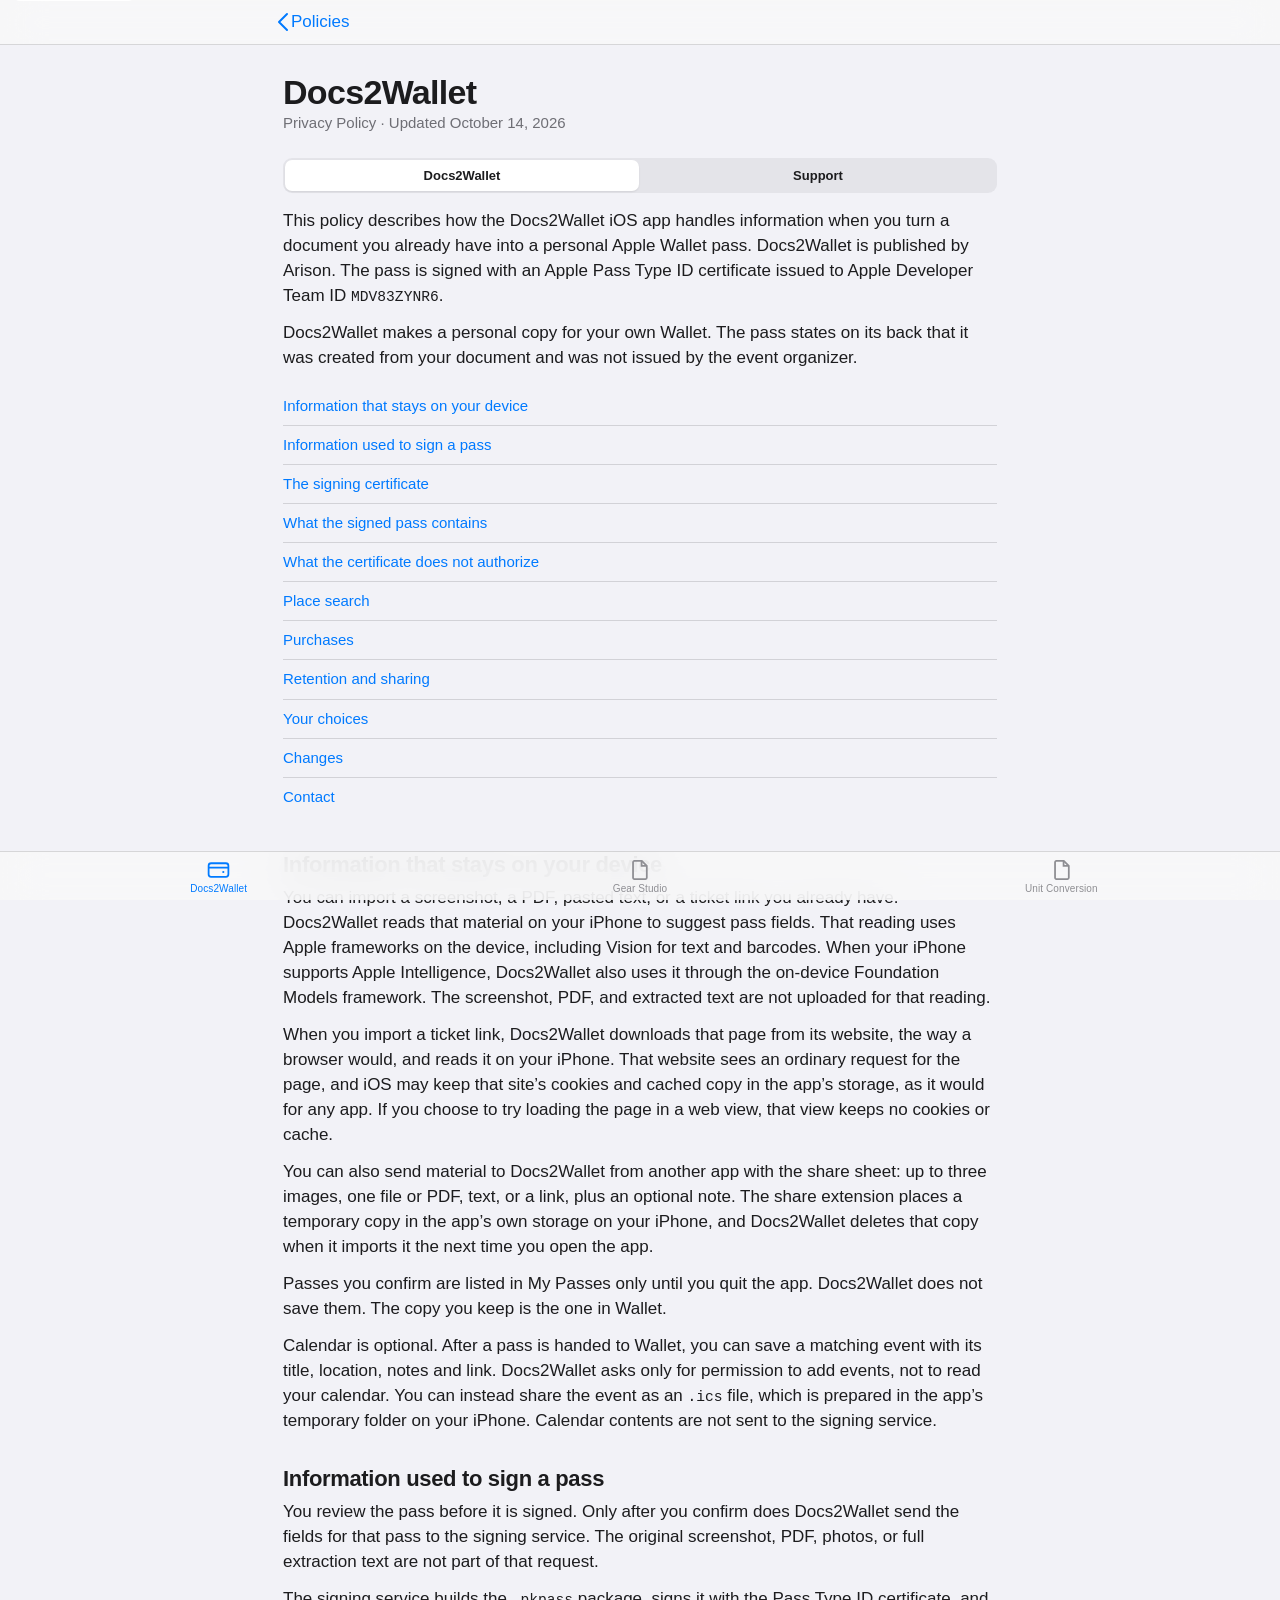
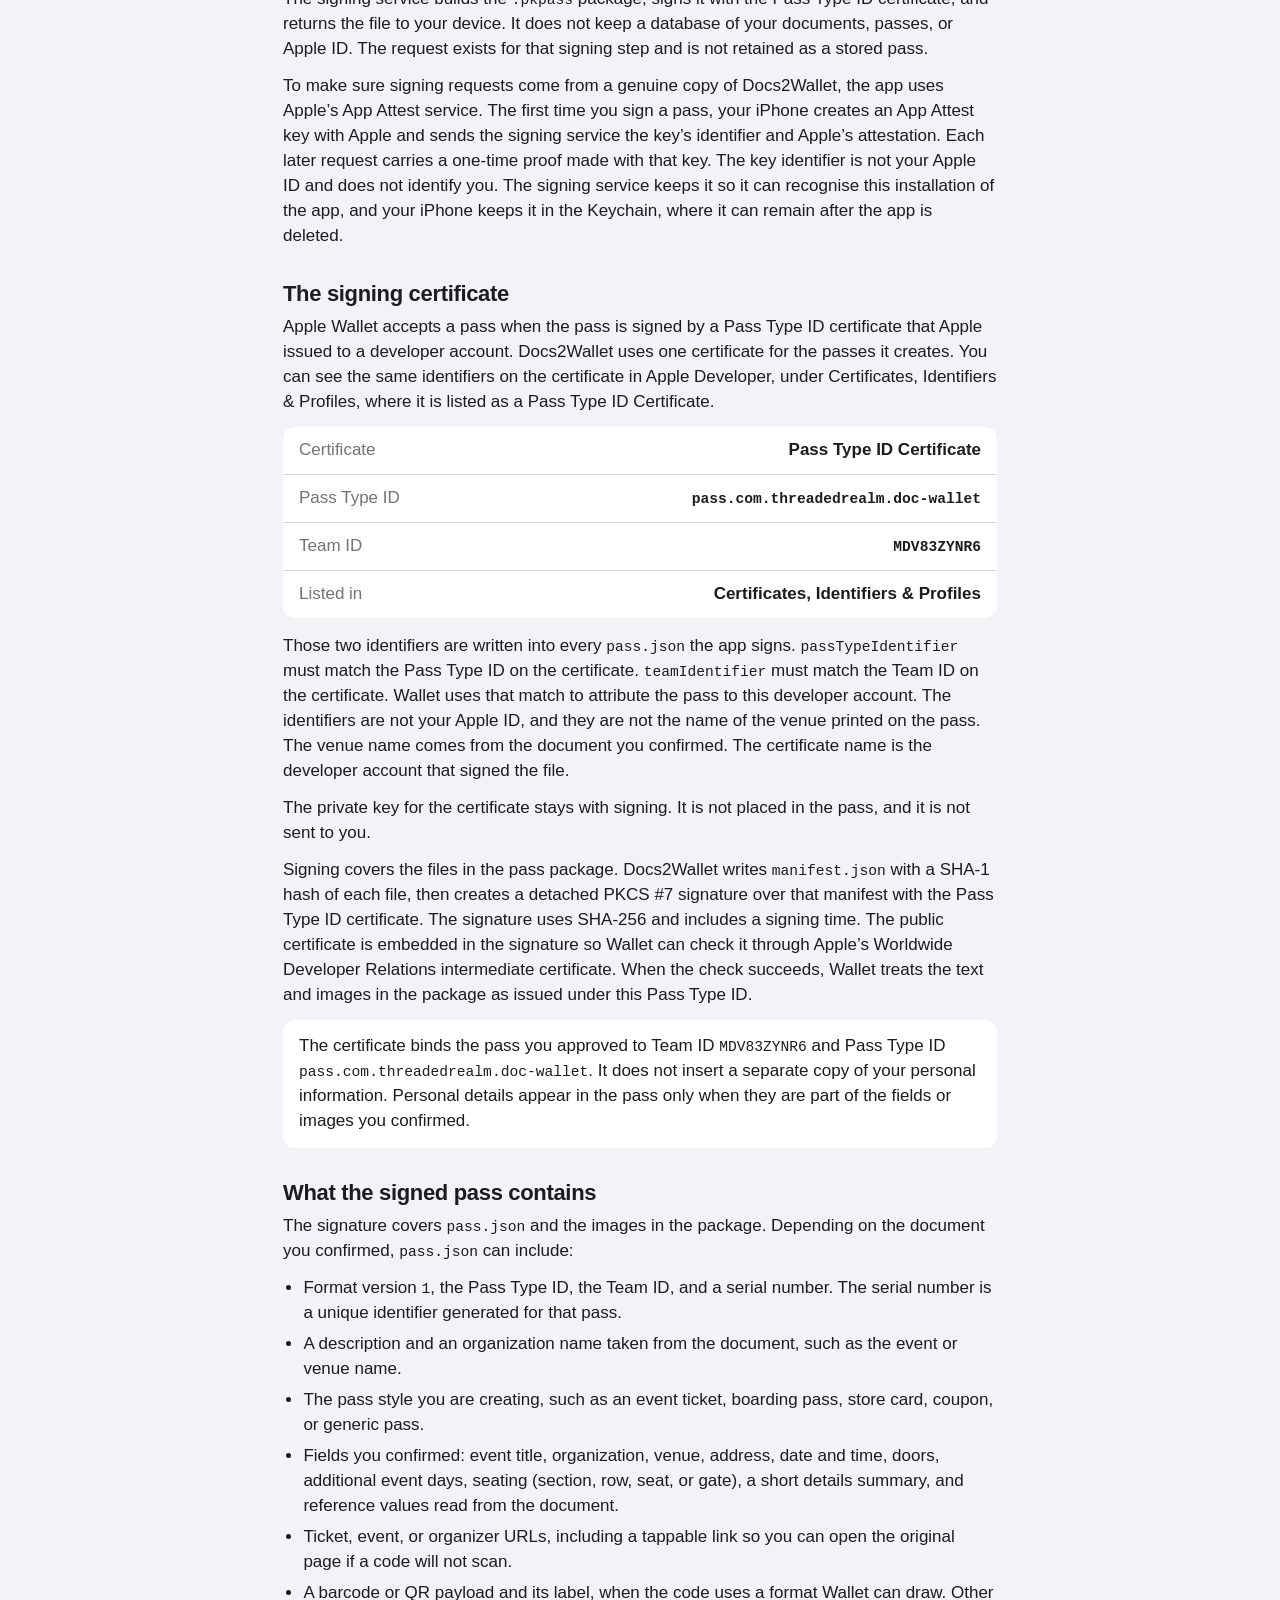
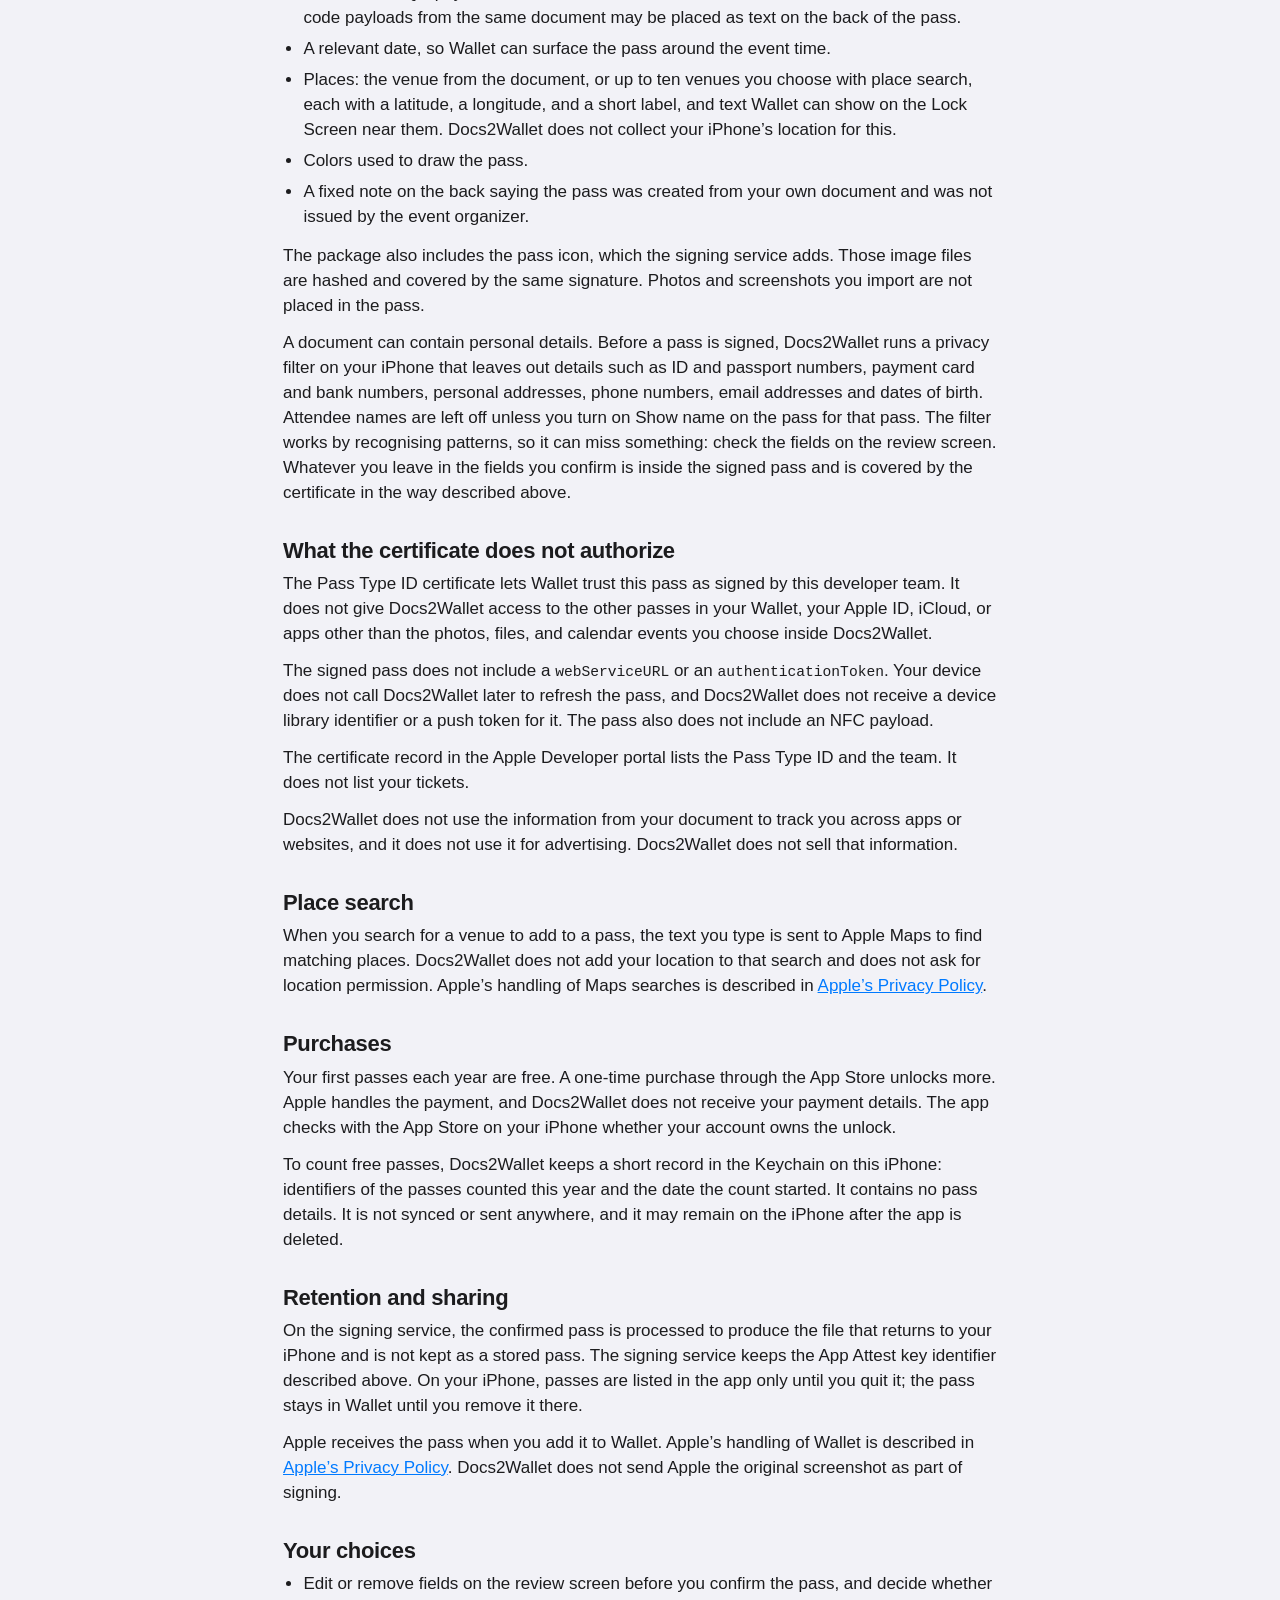
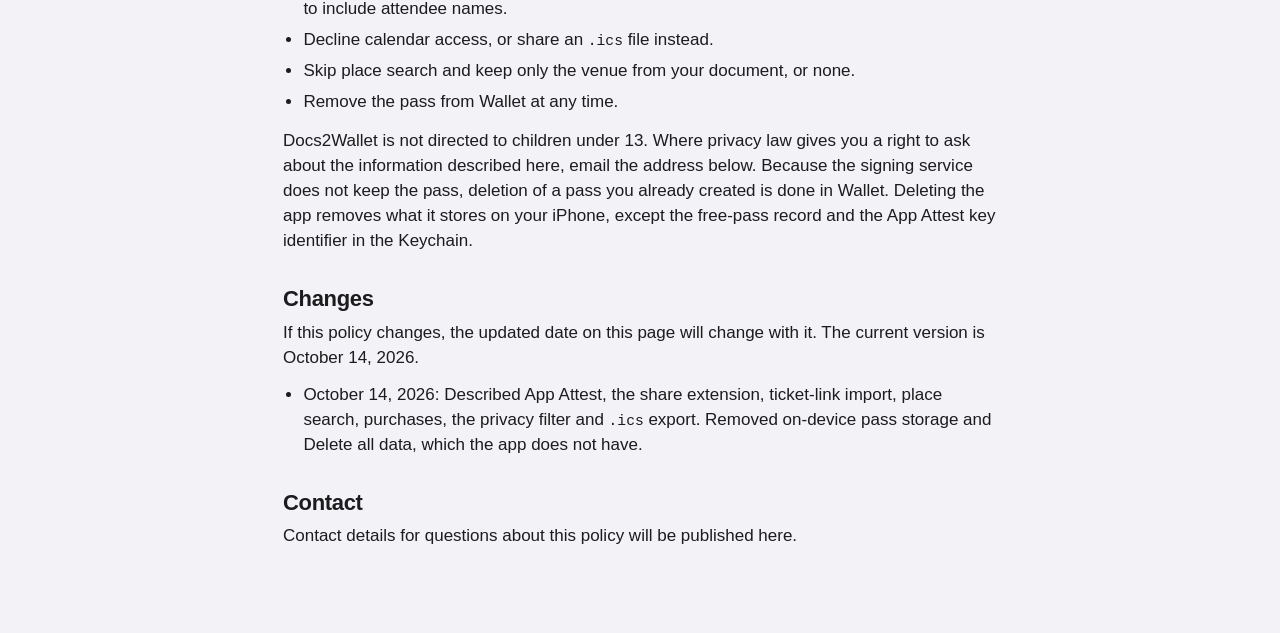
==== commit d79503c5: "Remove the owner's email address from the docs2wallet pages Co-Authored-By: Claude Opus 5.5 <noreply" ====
--- a/Docs_to_Wallet_Privacy_Policy/index.html
+++ b/Docs_to_Wallet_Privacy_Policy/index.html
@@ -133,7 +133,7 @@
       </ul>
 
       <h2 id="contact">Contact</h2>
-      <p>Questions about this policy or about Docs2Wallet: <a href="mailto:arison.dev@gmail.com">arison.dev@gmail.com</a>.</p>
+      <p>Contact details for questions about this policy will be published here.</p>
     </article>
   </main>
   <nav class="tab-bar" id="tab-bar" aria-label="Privacy policies"></nav>
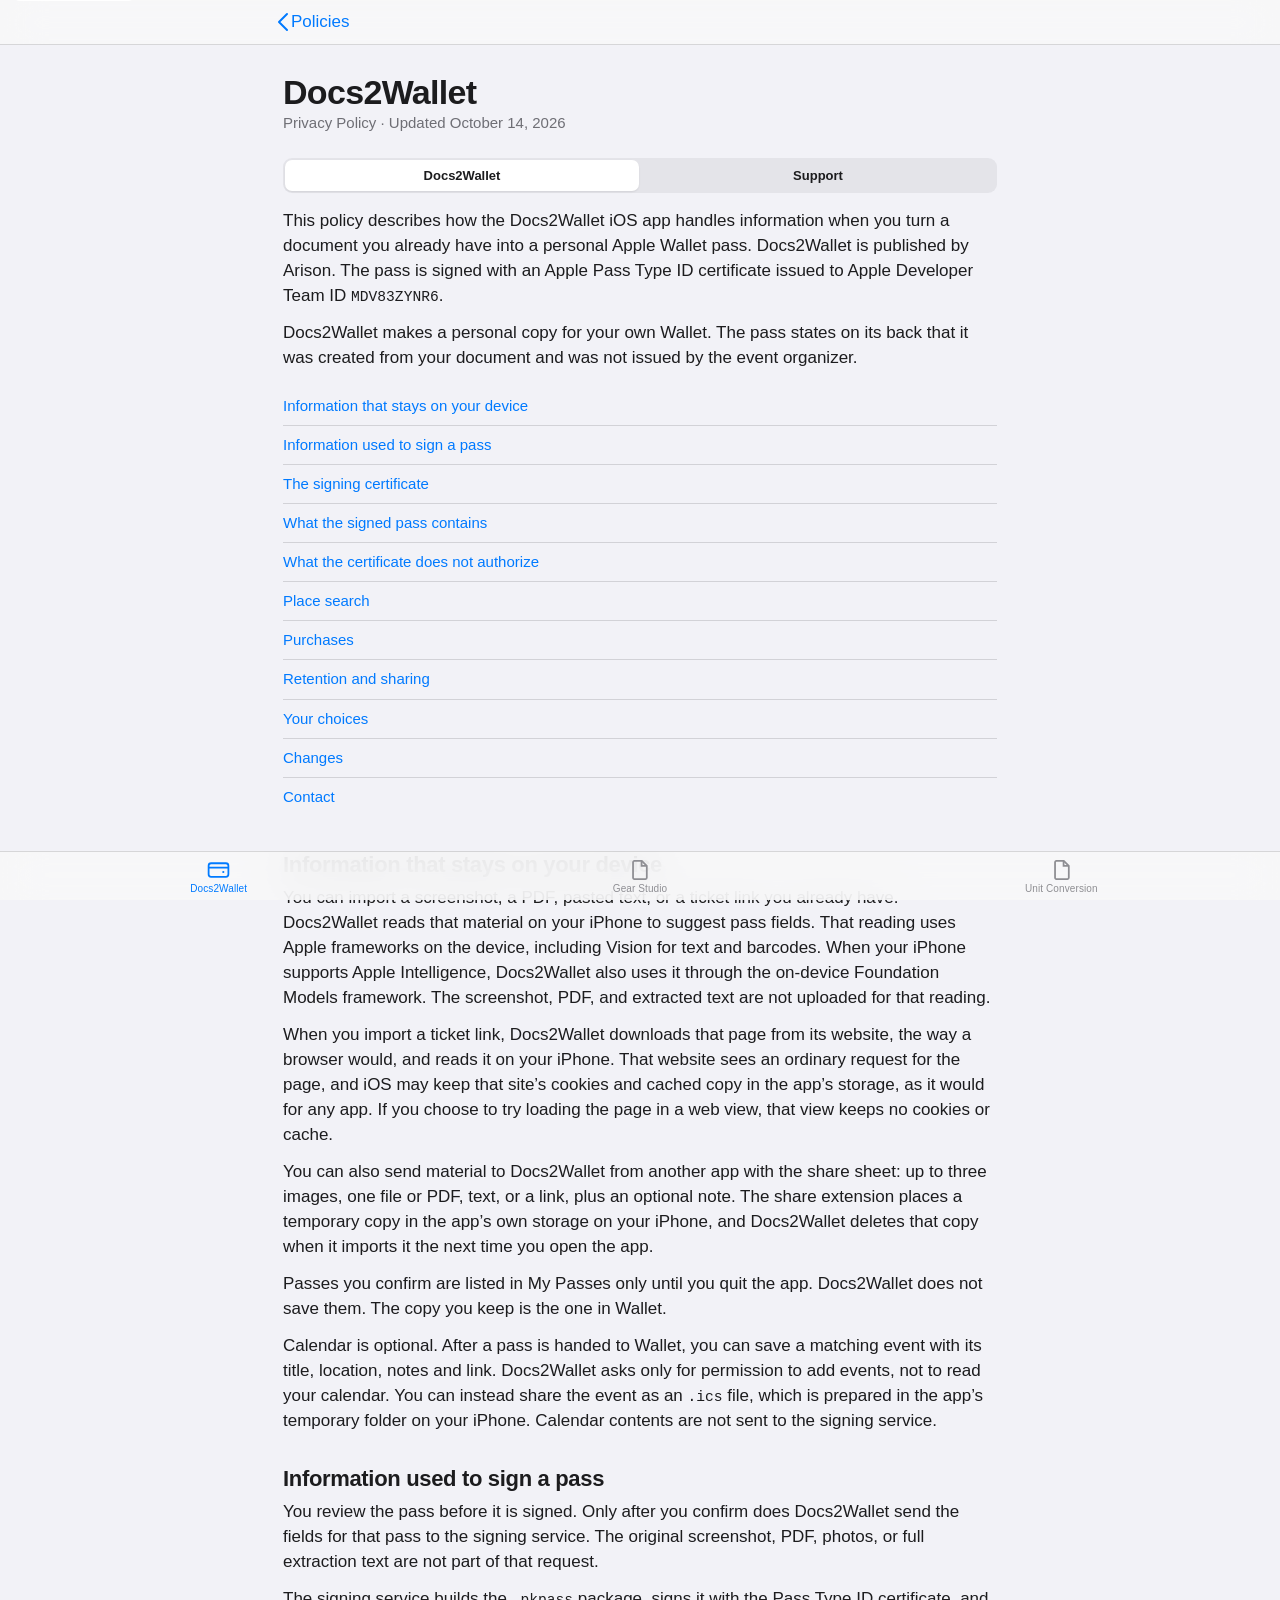
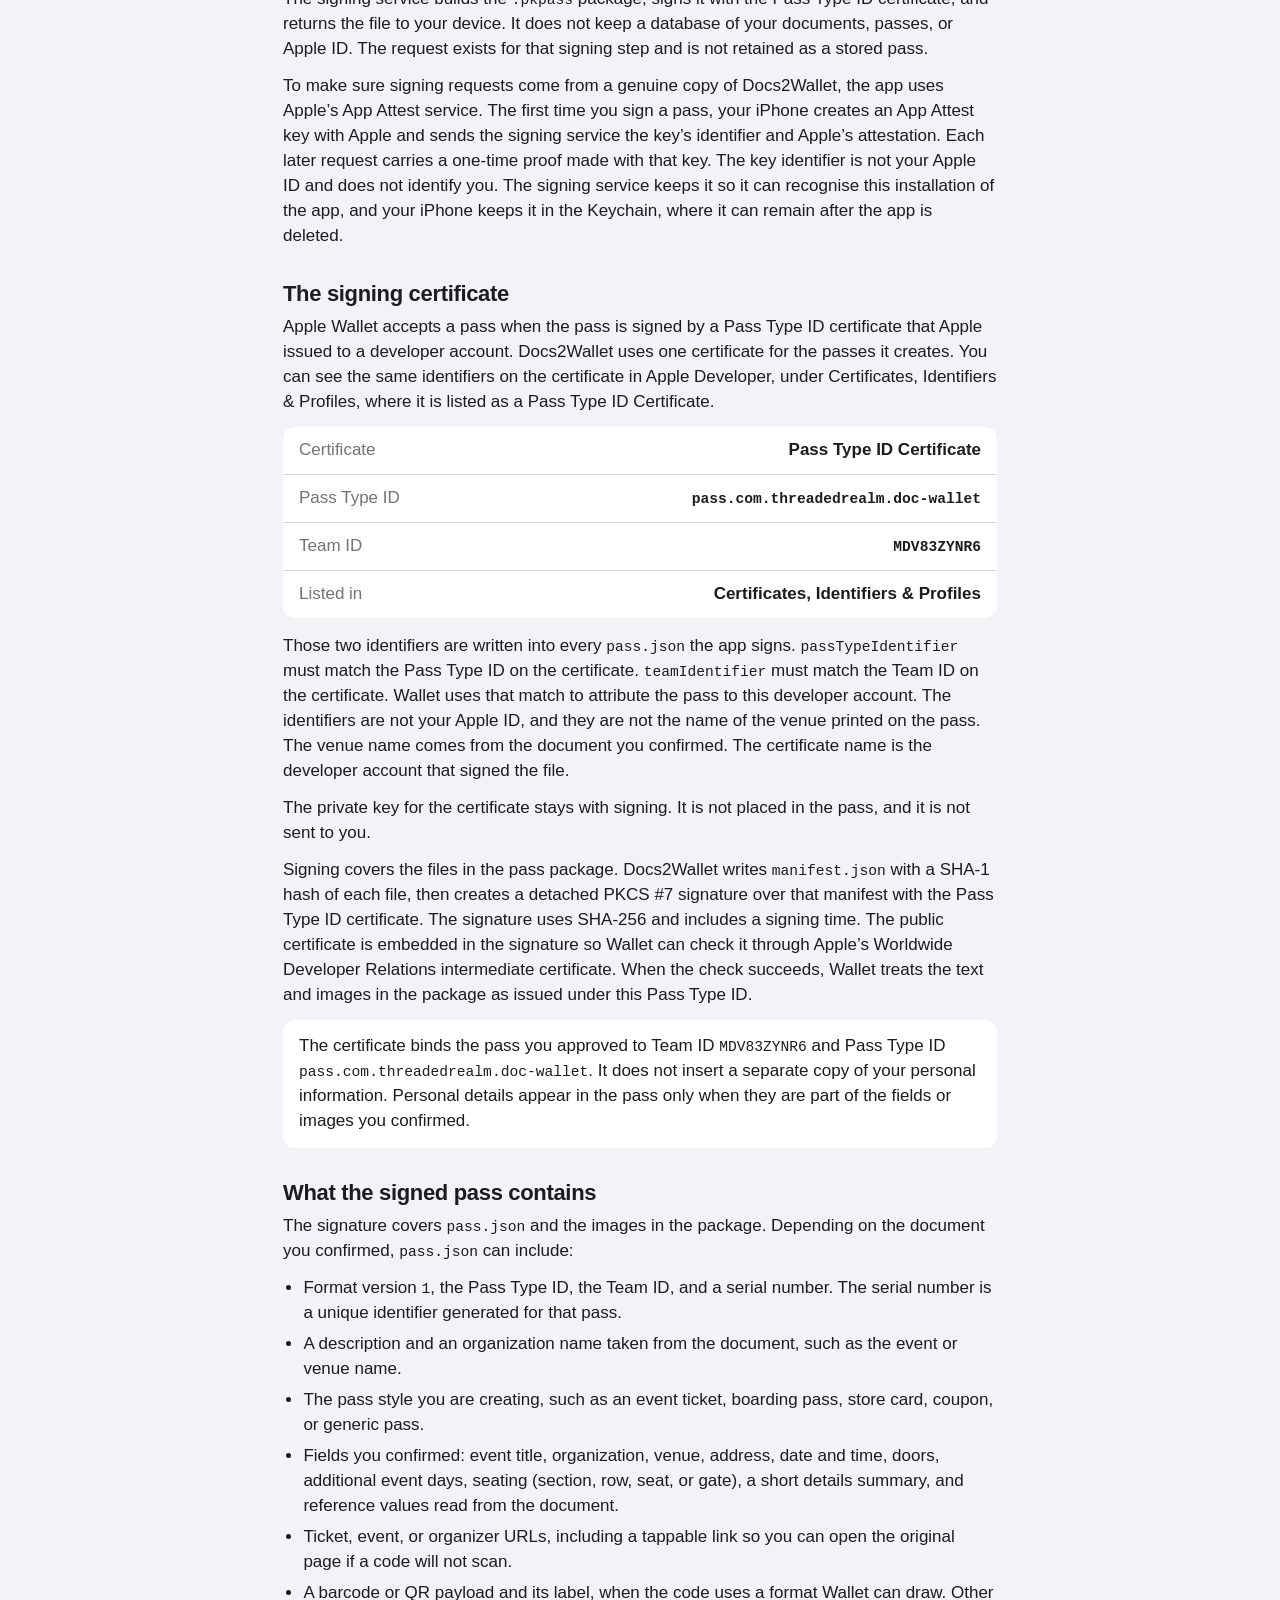
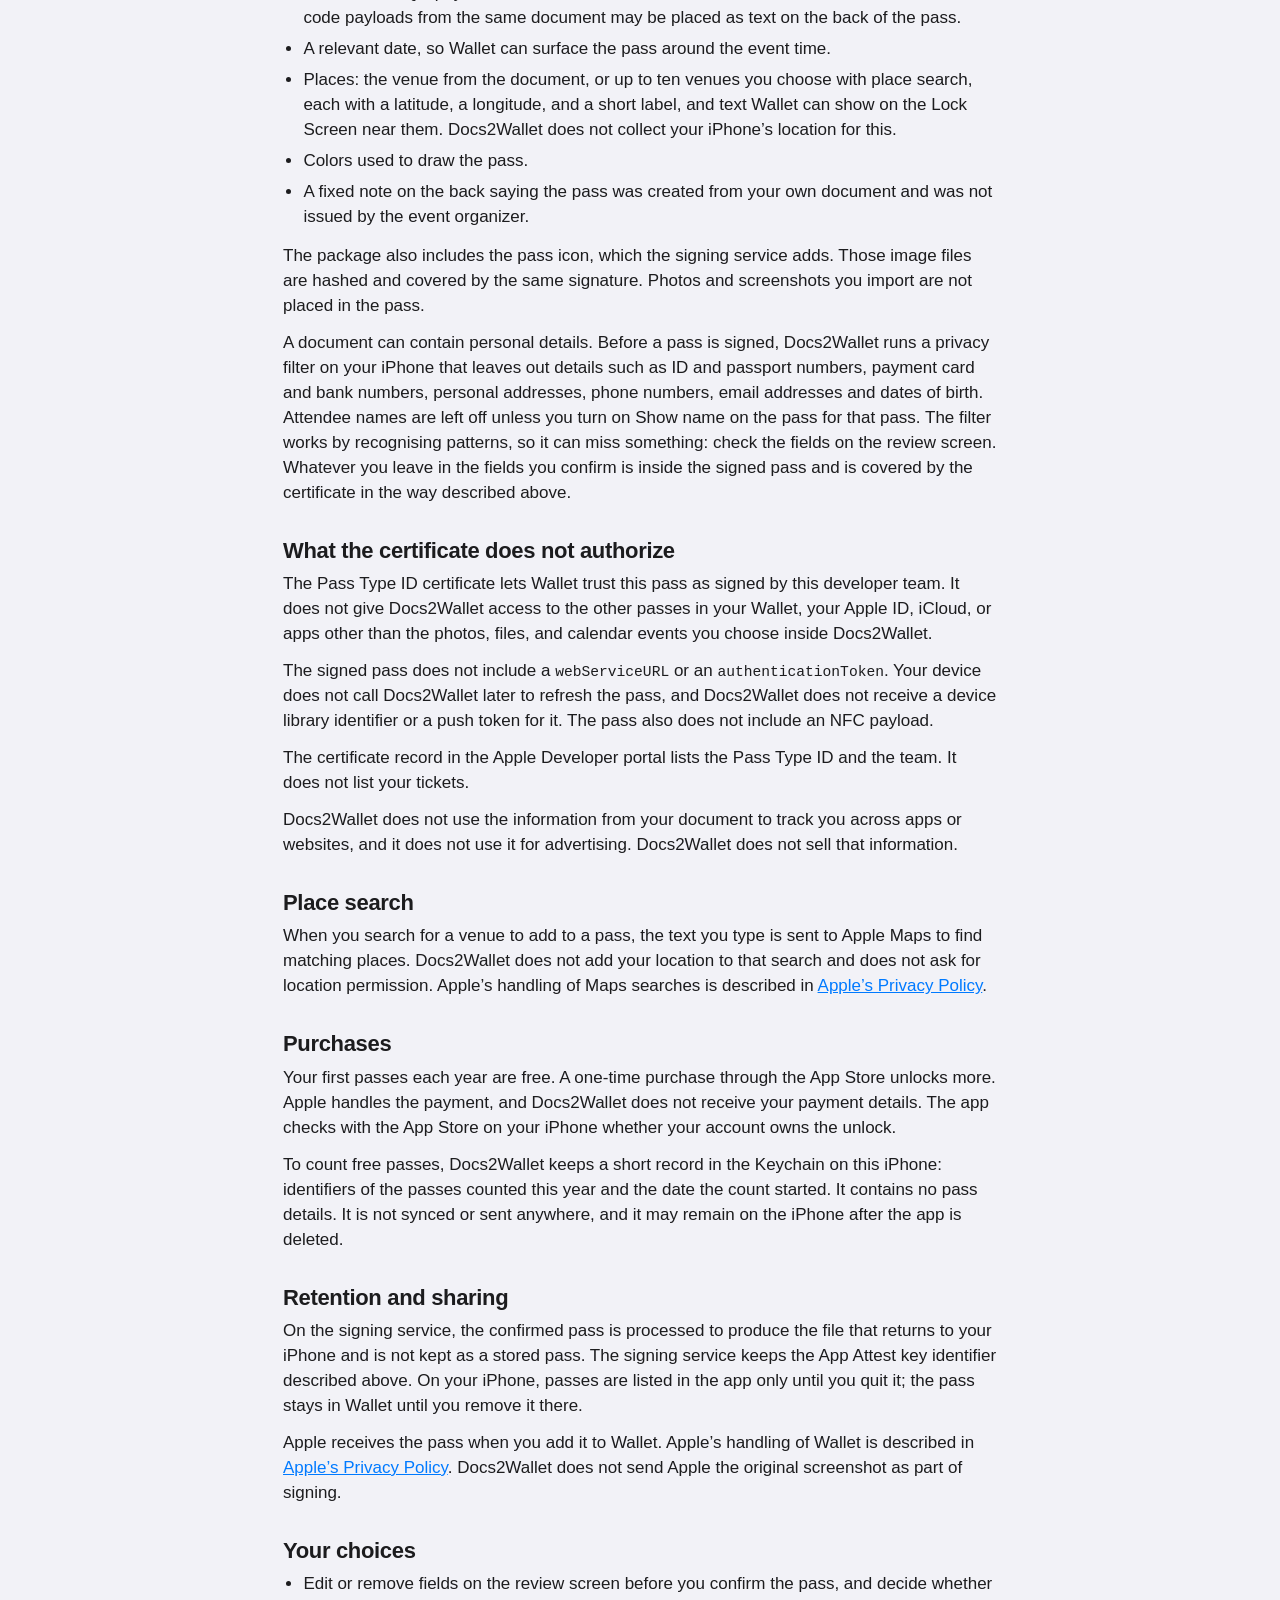
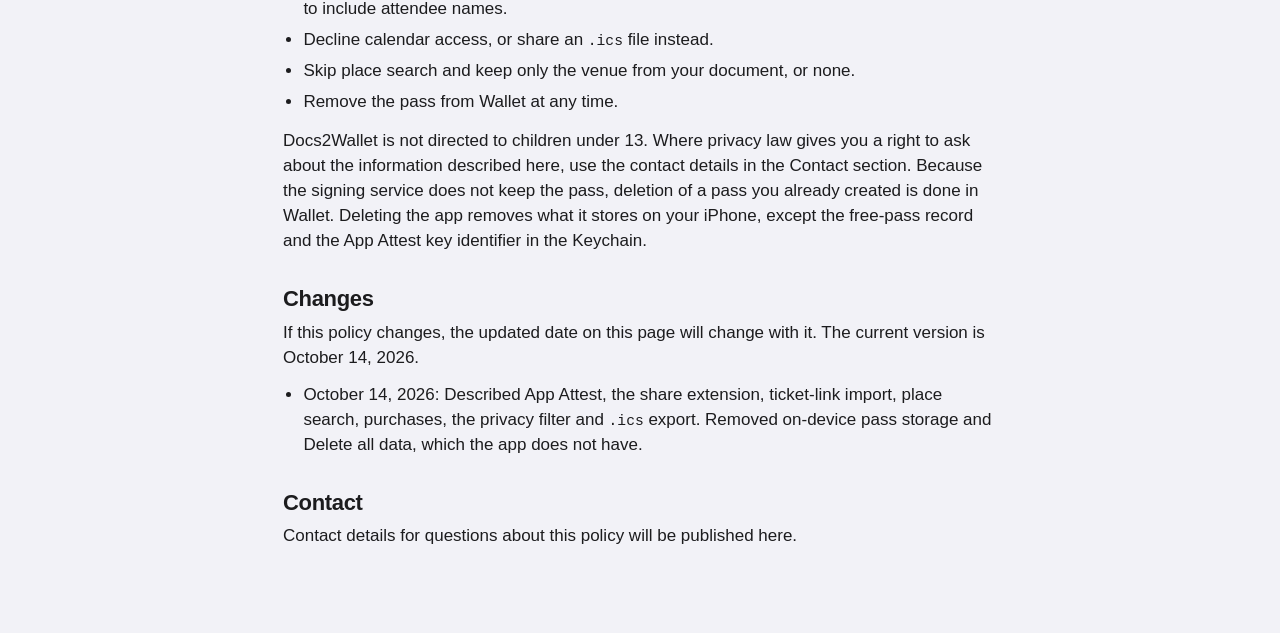
==== commit 90018426: "Point rights requests at the Contact section instead of an email address Co-Authored-By: Claude Opus" ====
--- a/Docs_to_Wallet_Privacy_Policy/index.html
+++ b/Docs_to_Wallet_Privacy_Policy/index.html
@@ -124,7 +124,7 @@
         <li>Skip place search and keep only the venue from your document, or none.</li>
         <li>Remove the pass from Wallet at any time.</li>
       </ul>
-      <p>Docs2Wallet is not directed to children under 13. Where privacy law gives you a right to ask about the information described here, email the address below. Because the signing service does not keep the pass, deletion of a pass you already created is done in Wallet. Deleting the app removes what it stores on your iPhone, except the free-pass record and the App Attest key identifier in the Keychain.</p>
+      <p>Docs2Wallet is not directed to children under 13. Where privacy law gives you a right to ask about the information described here, use the contact details in the Contact section. Because the signing service does not keep the pass, deletion of a pass you already created is done in Wallet. Deleting the app removes what it stores on your iPhone, except the free-pass record and the App Attest key identifier in the Keychain.</p>
 
       <h2 id="changes">Changes</h2>
       <p>If this policy changes, the updated date on this page will change with it. The current version is October 14, 2026.</p>
